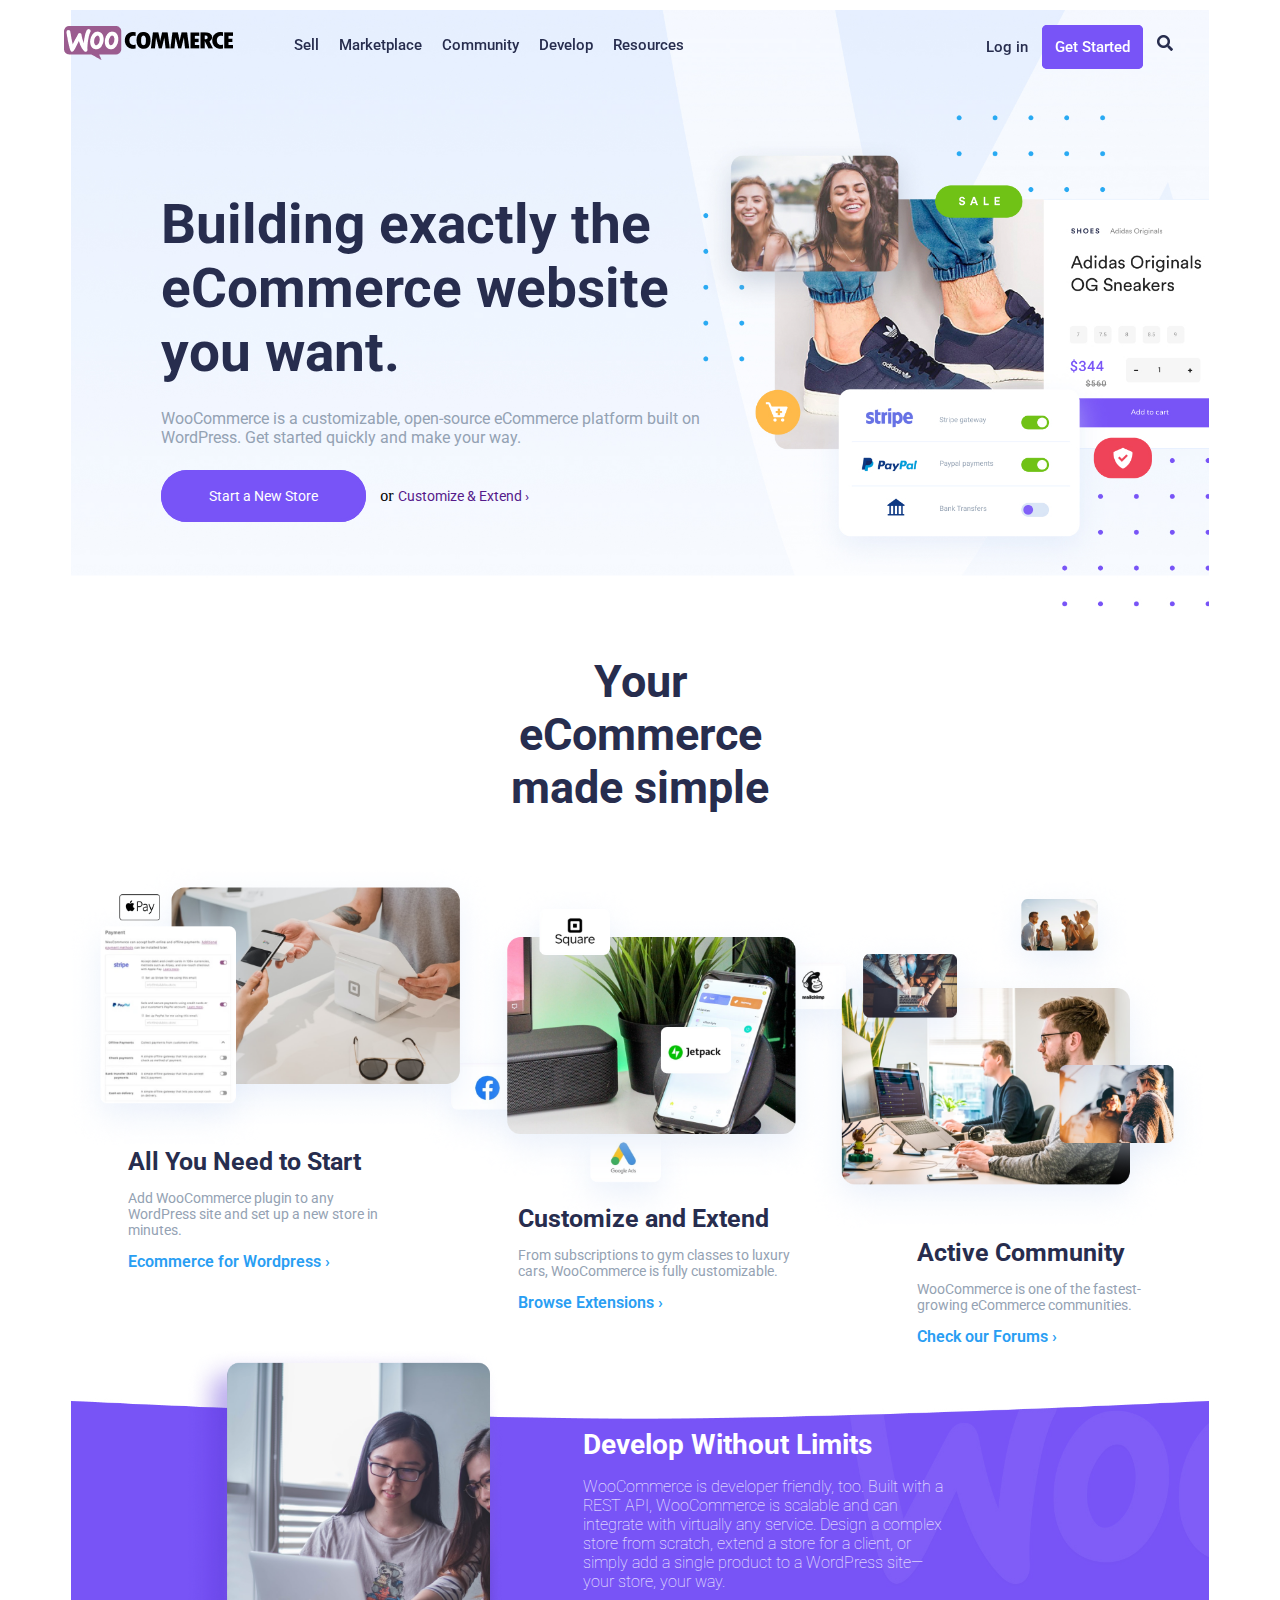
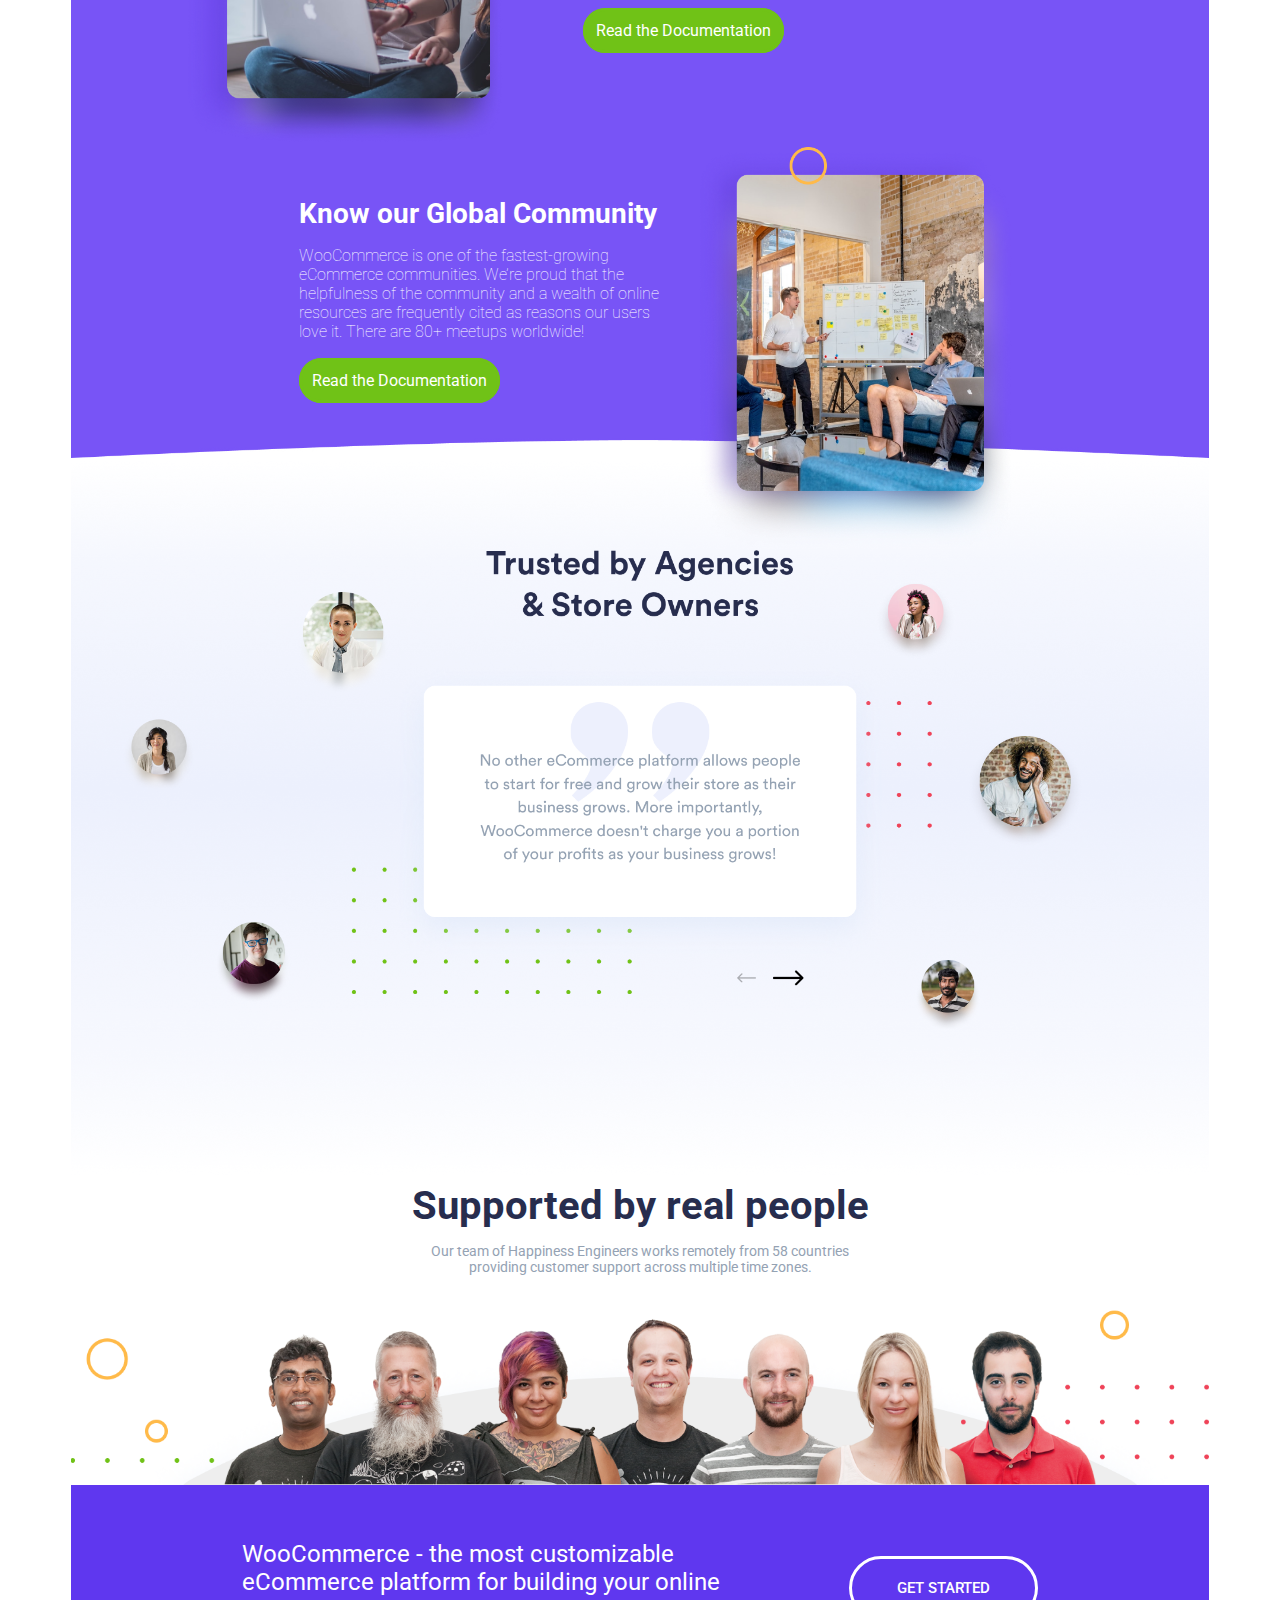
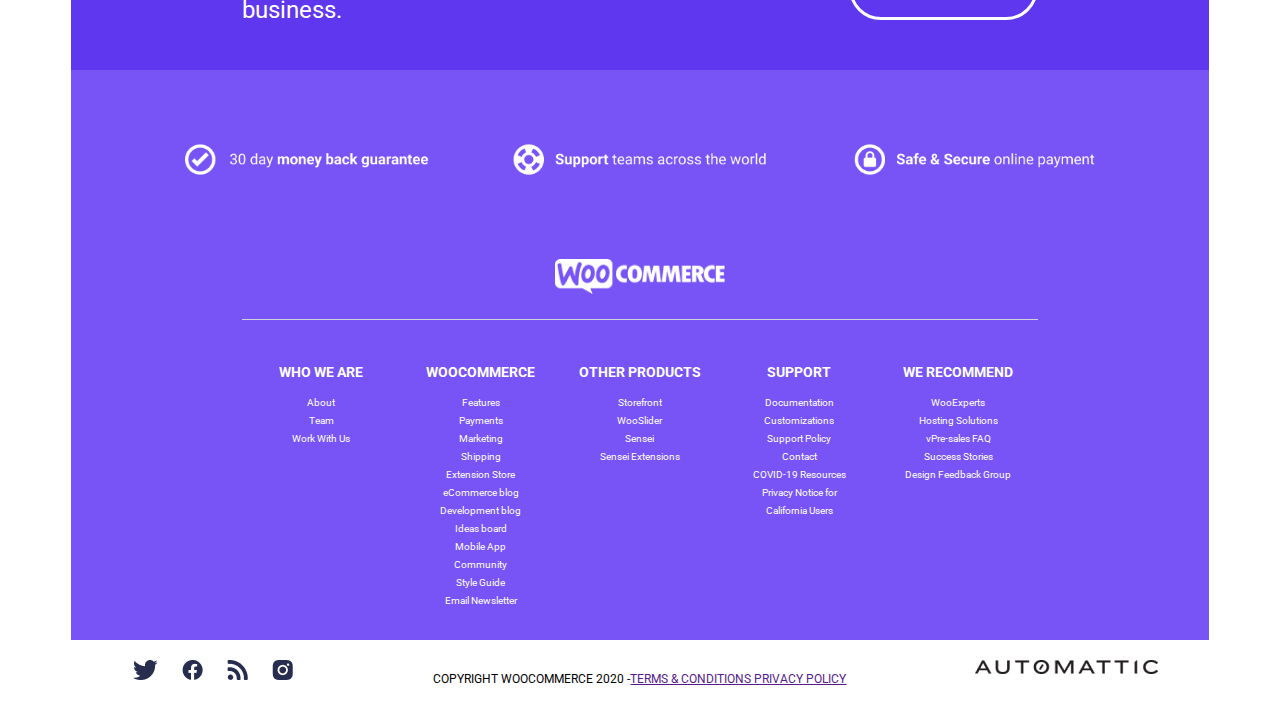
==== index.html @ 491c5534 "nuevos archivos en la carpeta clase-landing" ====
<!DOCTYPE html>
<html lang="en">

<head>
    <meta charset="UTF-8">
    <meta http-equiv="X-UA-Compatible" content="IE=edge">
    <meta name="viewport" content="width=device-width, initial-scale=1.0">
    <title>Clase 1</title>
    <link rel="stylesheet" href="./css/style.css">
</head>

<body>
    <header>
        <div class="header">
            <div class="logo">
                <img src="./images/logo.png" alt="logo">
            </div>
            <div class="menu">
                <nav>
                    <ul>
                        <li>
                            <a href="#">Sell</a>
                        </li>
                        <li>
                            <a href="#">Marketplace</a>
                        </li>
                        <li>
                            <a href="#">Community</a>
                        </li>
                        <li>
                            <a href="#">Develop</a>
                        </li>
                        <li>
                            <a href="#">Resources</a>
                        </li>
                    </ul>
                </nav>
            </div>
            <div class="buttons">
                <a class="buttons_login" href="#">Log in</a>
                <a class="buttons_started" href="#">Get Started</a>
                <a href="#"><img src="./images/buscar.png" alt="Search"></a>
            </div>
        </div>
    </header>
    <main>
        <section id="main_banner" class="sections">
            <div class="sections_container">
                <div class="main_banner_texts">
                    <div class="main_banner_texts_container">
                        <h1>
                            Building exactly the eCommerce website you want.
                        </h1>
                        <p>
                            WooCommerce is a customizable, open-source eCommerce platform built on WordPress.
                            Get started quickly and make your way.
                        </p>
                        <div class="main_banner_texts_buttons">
                            <a class="main_banner_texts_buttons_new" href="">Start a New Store</a>
                            or
                            <a class="main_banner_texts_buttons_customize" href="">Customize & Extend ›</a>
                        </div>
                    </div>
                </div>
                <div class="main_banner_image"></div>
            </div>
        </section>
        <section id="made_simple" class="sections">
            <div class="made_simple_container">
                <div class="made_simple_container_principal_text">
                    <h1>Your eCommerce made simple</h1>
                </div>
                <div class="made_simple_container_images">
                    <img src="./images/images_made_simple.png" alt="">
                </div>
                <div class="made_simple_container_text">
                    <div class="made_simple_text_1">
                        <h3>All You Need to Start</h3>
                        <p>Add WooCommerce plugin to any WordPress site and set up a new store in minutes.</p>
                        <a href="">Ecommerce for Wordpress ›</a>
                    </div>
                    <div class="made_simple_text_2">
                        <h3>Customize and Extend</h3>
                        <p>From subscriptions to gym classes to luxury cars, WooCommerce is fully customizable.</p>
                        <a href="">Browse Extensions ›</a>
                    </div>
                    <div class="made_simple_text_3">
                        <h3>Active Community</h3>
                        <p>WooCommerce is one of the fastest-growing eCommerce communities. </p>
                        <a href="">Check our Forums ›</a>
                    </div>
                </div>
            </div>
        </section>
        <section id="purple_documentation" class="sections">
            <div class="section_purple_content">
                <div class="section_purple_content_develop">
                    <div class="purple_content_develop_image">
                        <img src="./images/image_purple_content_develop.png" alt="">
                    </div>
                    <div class="purple_content_text_1">
                        <h3>Develop Without Limits</h3>
                        <p>WooCommerce is developer friendly, too. Built with a REST API, WooCommerce is scalable and
                            can integrate with virtually any service. Design a complex store from scratch, extend a
                            store for a client, or simply add a single product to a WordPress site—your store, your way.
                        </p>
                        <a href="">Read the Documentation</a>
                    </div>
                    <div class="purple_content_empty"></div>
                </div>
                <div class="section_purple_content_community">
                    <div class="purple_content_empty"></div>
                    <div class="purple_content_text_2">
                        <h3>Know our
                            Global Community</h3>
                        <p>WooCommerce is one of the fastest-growing eCommerce communities. We’re proud that the
                            helpfulness of the community and a wealth of online resources are frequently cited as
                            reasons our users love it. There are 80+ meetups worldwide!</p>
                        <a href="">Read the Documentation</a>
                    </div>
                    <div class="purple_content_community_image">
                        <img src="./images/image_purple_content_community.png" alt="">
                    </div>
                </div>
            </div>
        </section>
        <section id="agencies" class="sections">
            <div class="section_agencies">
                <div class="section_agencies_image">
                    <img src="./images/image_section_agencies.png" alt="">
                </div>
            </div>
        </section>
        <section id="people" class="sections">
            <div class="real_people">
                <div class="real_people_container">
                    <div class="real_people_container_text">
                        <h1>Supported by real people</h1>
                        <p>Our team of Happiness Engineers works remotely from 58 countries providing customer support
                            across multiple time zones.</p>
                    </div>
                    <div class="real_people_image">
                        <div>
                            <img src="./images/real_people_image.png" alt="">
                        </div>
                    </div>
                </div>
            </div>
        </section>
    </main>
    <footer>
        <div class="footer">
            <div class="get_started">
                <div class="get_started_container">
                    <p>WooCommerce - the most customizable eCommerce platform for building your online business.</p>
                    <a href="#">
                        GET STARTED
                    </a>
                </div>
                <div class="circle"></div>
            </div>
            <div class="services">
                <div class="services_container">
                    <div class="services_container_support">
                        <div class="services_container_support_img_support">
                            <img src="./images/image_1_container_support.png" alt="">
                        </div>
                        <div class="services_container_support_logo">
                            <img src="./images/LOGO_container_support.png" alt="">
                        </div>
                    </div>
                    <div class="services_container_links">
                        <div class="columns_links">
                            <h3>WHO WE ARE</h3>
                            <ul>
                                <li>
                                    <a href="">About</a>
                                </li>
                                <li>
                                    <a href="">Team</a>
                                </li>
                                <li>
                                    <a href="">Work With Us</a>
                                </li>
                            </ul>
                        </div>
                        <div class="columns_links">
                            <h3>WOOCOMMERCE</h3>
                            <ul>
                                <li>
                                    <a href="">Features</a>
                                </li>
                                <li>
                                    <a href="">Payments</a>
                                </li>
                                <li>
                                    <a href="">Marketing</a>
                                </li>
                                <li>
                                    <a href="">Shipping</a>
                                </li>
                                <li>
                                    <a href=""> Extension Store</a>
                                </li>
                                <li>
                                    <a href="">eCommerce blog</a>
                                </li>
                                <li>
                                    <a href="">Development blog</a>
                                </li>
                                <li>
                                    <a href="">Ideas board</a>
                                </li>
                                <li>
                                    <a href="">Mobile App</a>
                                </li>
                                <li>
                                    <a href="">Community</a>
                                </li>
                                <li>
                                    <a href="">Style Guide</a>
                                </li>
                                <li>
                                    <a href="">Email Newsletter</a>
                                </li>
                            </ul>
                        </div>
                        <div class="columns_links">
                            <h3>OTHER PRODUCTS</h3>
                            <ul>
                                <li>
                                    <a href="">Storefront</a>
                                </li>
                                <li>
                                    <a href=""> WooSlider</a>
                                </li>
                                <li>
                                    <a href="">Sensei</a>
                                </li>
                                <li>
                                    <a href="">Sensei Extensions</a>
                                </li>
                            </ul>
                        </div>
                        <div class="columns_links">
                            <h3>SUPPORT</h3>
                            <ul>
                                <li>
                                    <a href="">Documentation</a>
                                </li>
                                <li>
                                    <a href="">Customizations</a>
                                </li>
                                <li>
                                    <a href="">Support Policy</a>
                                </li>
                                <li>
                                    <a href="">Contact</a>
                                </li>
                                <li>
                                    <a href="">COVID-19 Resources</a>
                                </li>
                                <li>
                                    <a href="">Privacy Notice for</a>
                                </li>
                                <li>
                                    <a href="">California Users</a>
                                </li>
                            </ul>
                        </div>
                        <div class="columns_links">
                            <h3>WE RECOMMEND</h3>
                            <ul>
                                <li>
                                    <a href="">WooExperts</a>
                                </li>
                                <li>
                                    <a href="">Hosting Solutions</a>
                                </li>
                                <li>
                                    <a href=""> vPre-sales FAQ</a>
                                </li>
                                <li>
                                    <a href="">Success Stories</a>
                                </li>
                                <li>
                                    <a href="">Design Feedback Group</a>
                                </li>
                            </ul>
                        </div>

                    </div>

                </div>

            </div>
            <div class="final_white_section">
                <div class="final_white_section_container">
                    <div class="social_networks">
                        <a href="#"><img src="./images/image_twitter.png" alt="Twitter"></a>
                        <a href="#"><img src="./images/image_facebook.png" alt="Facebook"></a>
                        <a href="#"><img src="./images/image_wifi.png" alt="Wifi"></a>
                        <a href="#"><img src="./images/image_instagram.png" alt="Instagram"></a>
                    </div>
                    <div class="text_final_section">
                        <p>COPYRIGHT WOOCOMMERCE 2020 -</p>
                        <a href="">TERMS & CONDITIONS PRIVACY POLICY</a>
                    </div>
                    <div class="image_final_section">
                        <img src="./images/image_automattic.png" alt="">
                    </div>
                </div>
            </div>
        </div>
    </footer>
</body>

</html>
---- css/style.css ----
@import url('https://fonts.googleapis.com/css2?family=Montserrat:ital,wght@0,400;0,700;1,400&family=Open+Sans:ital,wght@0,300;0,400;0,500;0,600;0,700;1,300&family=Pacifico&family=Quicksand:wght@300;400;500;600;700&family=Raleway:wght@700&family=Roboto+Mono:wght@400;500;700&family=Roboto+Slab:wght@400;700&family=Roboto:wght@400;500;700;900&display=swap');

header {
    position: fixed;
    top: 0;
    left: 0;
    width: 100%;
}
header .header {
    width: 90%;
    height: 90px;
    margin: 0 auto;
    display: flex;
    align-items: center;
    justify-content: center;
}
.logo {
    width: 20%;
}
.menu {
    width: 60%;
}
.menu ul {
    margin: 0;
    padding: 0;
    display: flex;
    align-items: center;
}
.menu li {
    margin-right: 20px;
    list-style: none;
}
.menu li a {
    text-decoration: none;
    color: #272D4E;
    font-family: Roboto;
    font-size: 15px;
    font-weight: 500;
}

.buttons {
    width: 20%;
}
.buttons_login {
    text-decoration: none;
    font-family: Roboto;
    font-size: 15px;
    font-weight: 500;
    color: #272D4E;
}
.buttons_started {
    text-decoration: none;
    font-family: Roboto;
    font-size: 15px;
    font-weight: 500;
    color: #FFFFFF;
    border: solid #7854F7;
    background-color: #7854F7;
    border-radius: 5px;
    padding: 10px;
    margin-right: 10px;
    margin-left: 10px;
}
.sections {
    height: 540px;
    border-bottom: 2px solid white;
    width: 100%;
    height: 100%;
    margin: 0 auto;
    align-items: center;
    justify-content: center;
}

.sections_container {
    background: url(../images/bg_main_banner.jpg);
    background-size: 100%;
    background-position: bottom;
    background-repeat: no-repeat;
    width: 90%;
    height: 100%;
    margin: 0 auto;
    display: flex;
}

.main_banner_texts {
    width: 60%;
    height: 100%;
    display: flex;
    align-items: center;
    justify-content: center;
}
.main_banner_texts_container {
    padding-left: 90px;
}
.main_banner_texts_container h1{
    font-size: 55px;
    color: rgb(39, 45, 78);
    font-weight: bold;
    font-family: 'Roboto';
    margin-bottom: 25px;
}
.main_banner_texts_container p{
    font-size: 16px;
    font-family: 'Roboto';
    color: #94A2B3;
    margin-bottom: 40px;
}
.main_banner_texts_buttons a{
    text-decoration: none;
    font-size: 14px;
    font-family: 'Roboto';
}
.main_banner_texts_buttons_new {
    color: rgb(255, 255, 255);
    border: solid rgb(120, 84, 247);
    background-color: rgb(120, 84, 247);
    border-radius: 60px;
    padding: 15px 45px 15px 45px;
    margin-right: 10px;
}
.main_banner_image {
    width: 40%;
    height: 100%;
}
#main_banner {
    background-image: url();
    background-size: 100%;
    background-position: bottom;
    background-repeat: no-repeat;
    height: 645px;
}
.made_simple_container {
    background-color: white;
    width: 90%;
    height: 100%;
    margin: 0 auto;
}
.made_simple_container_principal_text {
    background-color: white;
    padding-left: 400px;
    padding-right: 400px;
}
.made_simple_container_principal_text h1{
    text-align: center;
    justify-content: center;
    font-size: 45px;
    font-family: 'Roboto';
    color: #272D4E;
    margin: 0 auto;
}
.made_simple_container_images {
    width: 100%;
    height: 100%;

}
.made_simple_container_images img{
    width: 100%;
    padding-top: 50px;
}
.made_simple_container_text {
    background-color: white;
    width: 100%;
    height: 50%;
    display: flex;
    justify-content: space-around;
    margin: 0px auto;
}
.made_simple_text_1 {
    margin-top: -10%;
    margin-left: 5%;
    padding-right: 5%;
}
.made_simple_text_2 {
    margin-top: -5%;
    margin-left: 5%;
    padding-right: 5%;
}
.made_simple_text_3 {
    margin-top: -2%;
    margin-left: 5%;
    padding-right: 5%;
}
.made_simple_text_1 h3, 
.made_simple_text_2 h3,
.made_simple_text_3 h3{
    font-size: 25px;
    font-family: 'Roboto';
    color: #272D4E;
    margin-bottom: 5px;
}
.made_simple_text_1 p, 
.made_simple_text_2 p,
.made_simple_text_3 p{
    font-size: 14px;
    font-family: 'Roboto';
    color: #94a2b3;
}
.made_simple_text_1 a, 
.made_simple_text_2 a,
.made_simple_text_3 a{
    font-size: 16px;
    font-family: 'Roboto';
    font-weight: 600;
    text-decoration: none;
    color: #299EF3;
}
.section_purple_content{
    width: 90%;
    margin: 0px auto;
    background-image: url(../images/bg_purple.jpg);
    background-size: 100%;
    background-position: bottom;
    background-repeat: no-repeat;
    height: 710px;
}
.section_purple_content_develop,
.section_purple_content_community{
    display: flex;
    justify-items: center;
    justify-content: center;
}

.purple_content_develop_image,
.purple_content_community_image{
width: 35%;
}
.purple_content_text_1
{
    width: 35%;
    padding-top: 90px;
}
.purple_content_text_2
{
    width: 35%;
    padding-top: 60px;
}
.purple_content_empty {
    width: 10%;
}

.purple_content_text_1 h3,
.purple_content_text_2 h3{
    font-family: 'Roboto';
    font-size: 28px;
    color: #FFFFFF;
    margin-bottom: 10px;
    margin-top: -10px;
}
.purple_content_text_1 p,
.purple_content_text_2 p{
    font-family: 'Roboto';
    font-size: 16px;
    color: #FFFFFF;
    padding-right: 35px;
    font-weight: lighter;
    margin-bottom: 30px;
}
.purple_content_text_1 a,
.purple_content_text_2 a{
    font-family: 'Roboto';
    font-size: 16px;
    text-decoration: none;
    color: #FFFFFF;
    border: solid #70C217;
    background: #70C217;
    border-radius: 60px;
    padding: 10px;
}
.purple_content_develop_image img,
.purple_content_community_image img{
    width: 80%;
}
.section_agencies_image{
    width: 90%;
    margin: 0px auto;
} 
.section_agencies_image img{
    width: 100%;
}
.real_people {
    background-color: white;
    width: 90%;
    margin: 0px auto;
}
.real_people_container_text h1{
    font-size: 40px;
    font-family: 'Roboto';
    color: #272D4E;
    margin: 0 auto;
    justify-content: center;
    text-align: center;
}
.real_people_container_text p{
    font-size: 14px;
    font-family: 'Roboto';
    text-align: center;
    color: #94A2B3;
    padding: 0px 330px 0px 330px;;
}
.real_people img {
    width: 100%;
}
.footer {
    height: 540px;
    border-bottom: 2px solid white;
    width: 90%;
    height: 100%;
    margin: 0 auto;
    align-items: center;
    justify-content: center;
}
.get_started{
    background-color: #5F37EF;
}
/*.get_started .circle {
    background: url(../images/circle_footer.png);
    width: 90px;
    height: 90px;
    position: absolute;
    bottom: -45px;
    right: 10%;
    background-position: center;
    background-repeat: no-repeat;
    background-size: 100%;
}*/
.get_started_container {
    display: flex;
    justify-content: space-around;
    width: 70%;
    margin: 0px auto;
    margin-top: -10px;
    padding-top: 35px;
}
.get_started_container p{
    width: 70%;
    font-size: 24px;
    font-family: Roboto;
    color: rgb(255, 255, 255)
}
.get_started_container a{
    font-family: Roboto;
    text-decoration: none;
    color: rgb(255, 255, 255);
    font-size: 15px;
    font-weight: 500;
    border: solid #FFFFFF;
    border-radius: 60px;
    margin:  40px 0px 50px 50px;
    padding: 20px 45px 20px 45px;
}
.services_container{
    background-color: #7854F7;
}
.services_container_support{
    margin-bottom: 25px;
}
.services_container_support_img_support img{
    width: 80%;
    display: block;
    margin: auto;
    padding-top: 70px;
    padding-bottom: 80px;
}
.services_container_support_logo img{
    width: 15%;
    display: block;
    margin: auto;
}
.services_container_links{
    display: flex;
    justify-content: space-around;
    width: 70%;
    margin: 0px auto;
    padding-bottom: 30px;
    border-top: 1px solid rgb(205, 210, 218);
    padding-top: 30px;
    text-align: center;
}
.columns_links{
    width: 20%;
}
.columns_links h3{
    font-size: 14px;
    color: #FFFFFF;
    font-family: 'Roboto';
}
.columns_links ul {
    margin: 0;
    padding: 0;
    font-size: 10px;
    font-weight: 400;
    font-family: Roboto;
    line-height: 18px;
}
.columns_links li {
    list-style: none;
}
.columns_links a {
    text-decoration: none;
    color: white;
}
.final_white_section_container {
    display: flex;
}
.social_networks{
    width: 25%;
    text-align: center;
    letter-spacing: 20px;
    margin-top: 20px;
    margin-bottom: 10px;
}
.final_white_section{
    background-color: white;
}
.text_final_section{
    width: 50%;
    display: flex;
    font-family: 'Roboto';
    font-size: 12px;
    justify-content: center;
    justify-items: center;
    text-align: center;
    margin-top: 20px
}
.text_final_section a{
    margin-top: 12px;
}
.image_final_section{
    width: 25%;
    text-align: center;
    margin-top: 20px;
    margin-bottom: 10px;
}
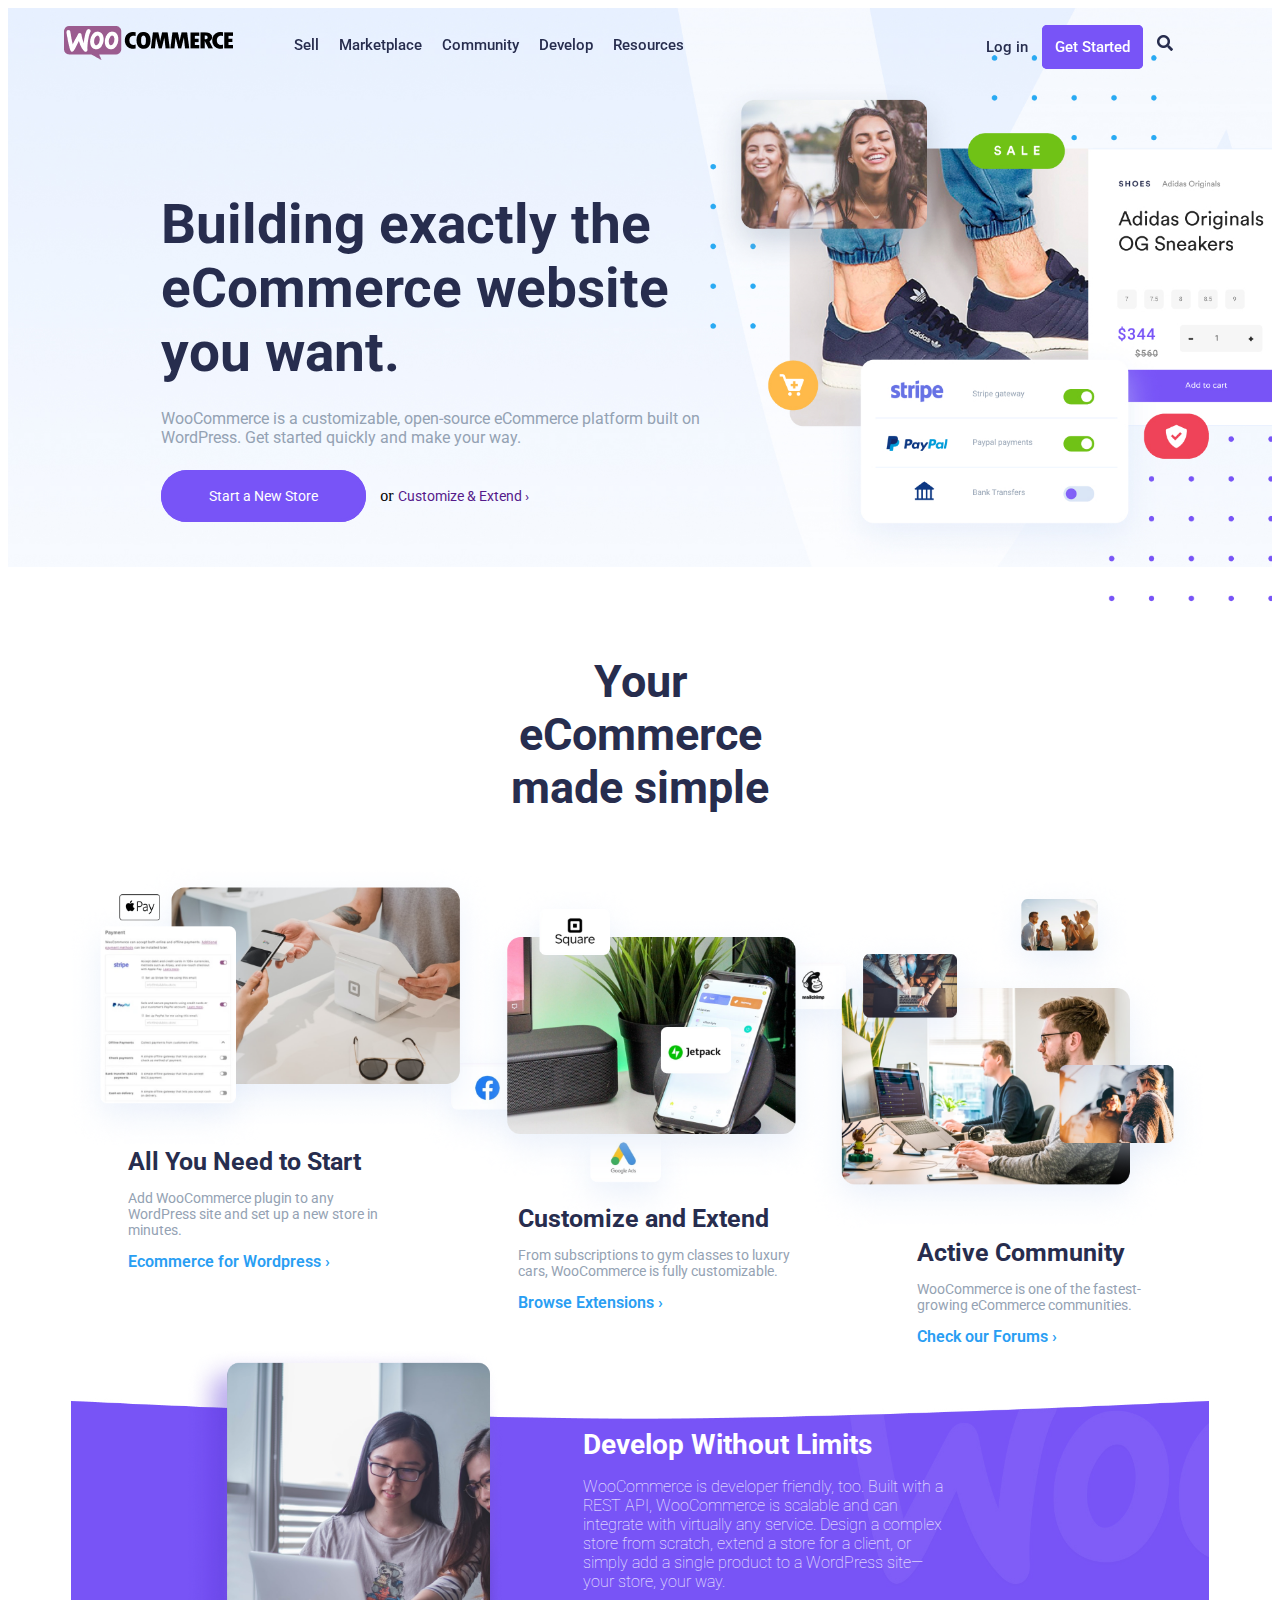
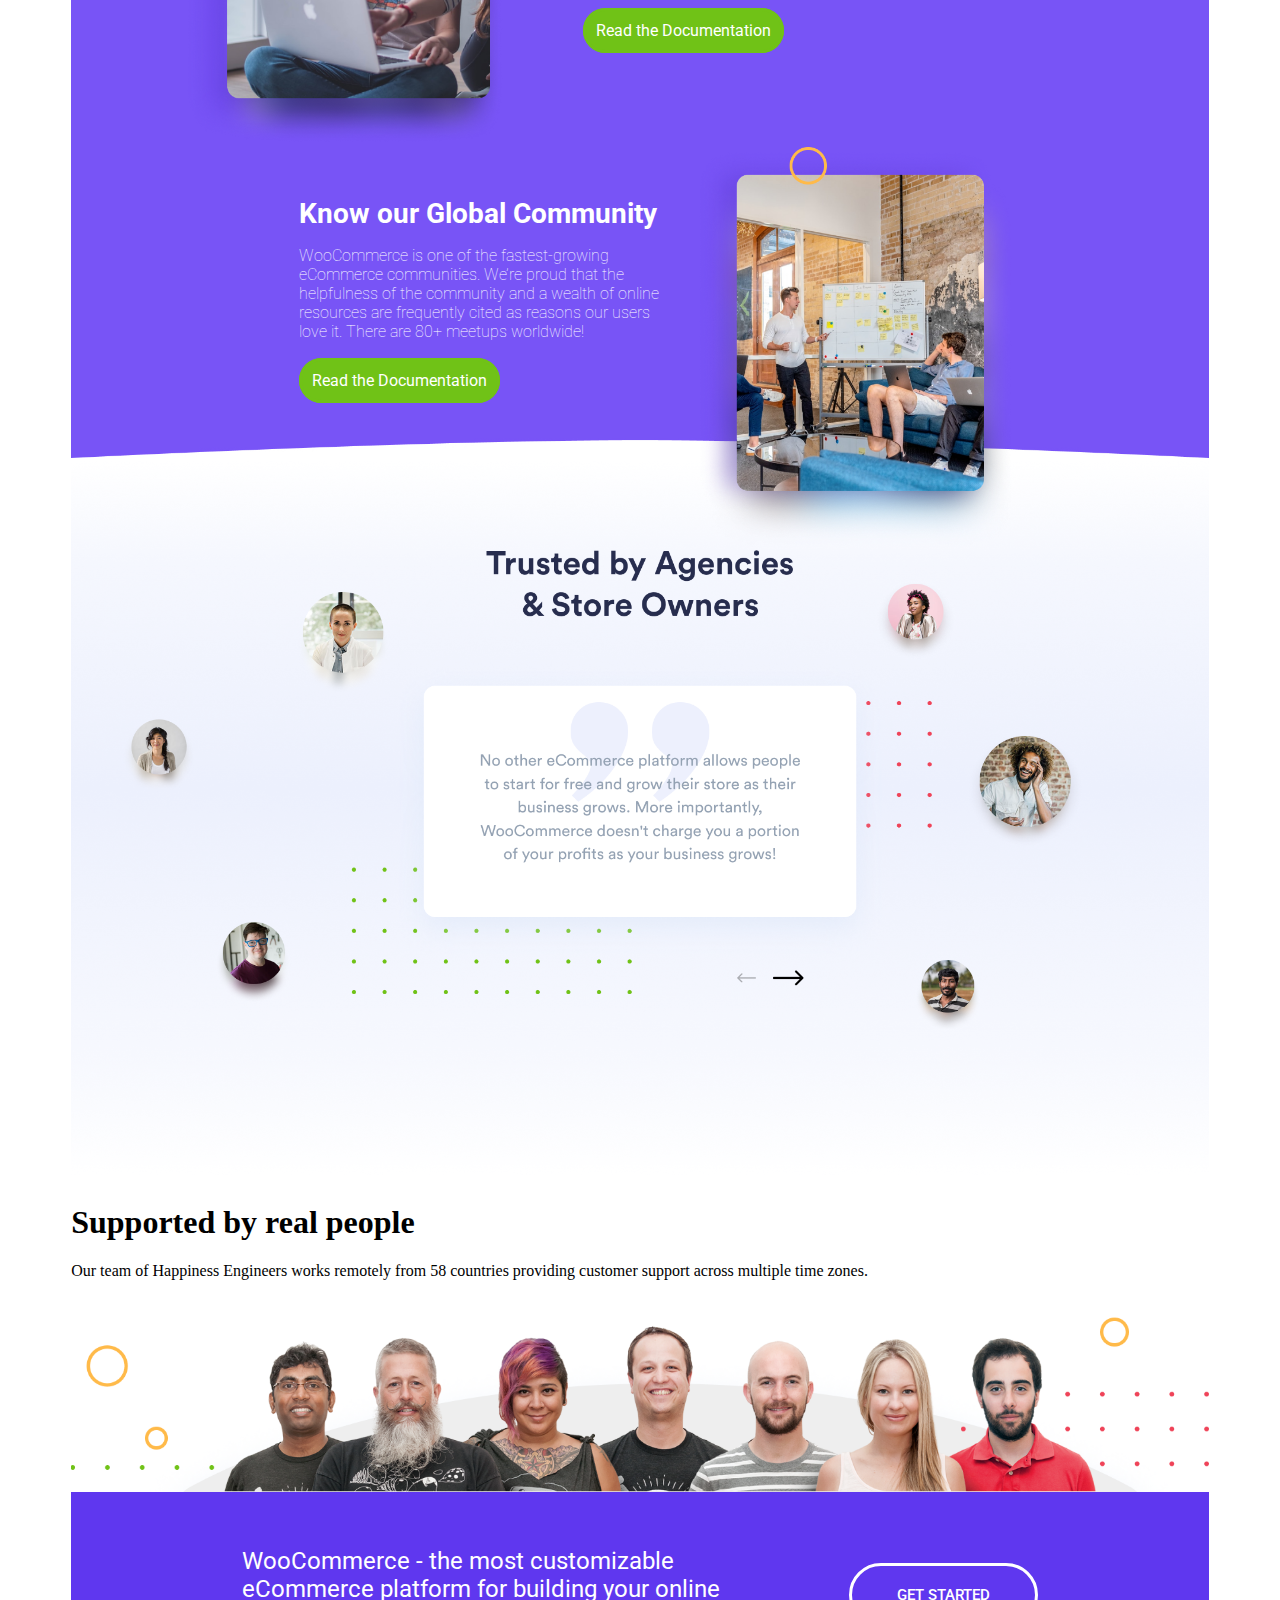
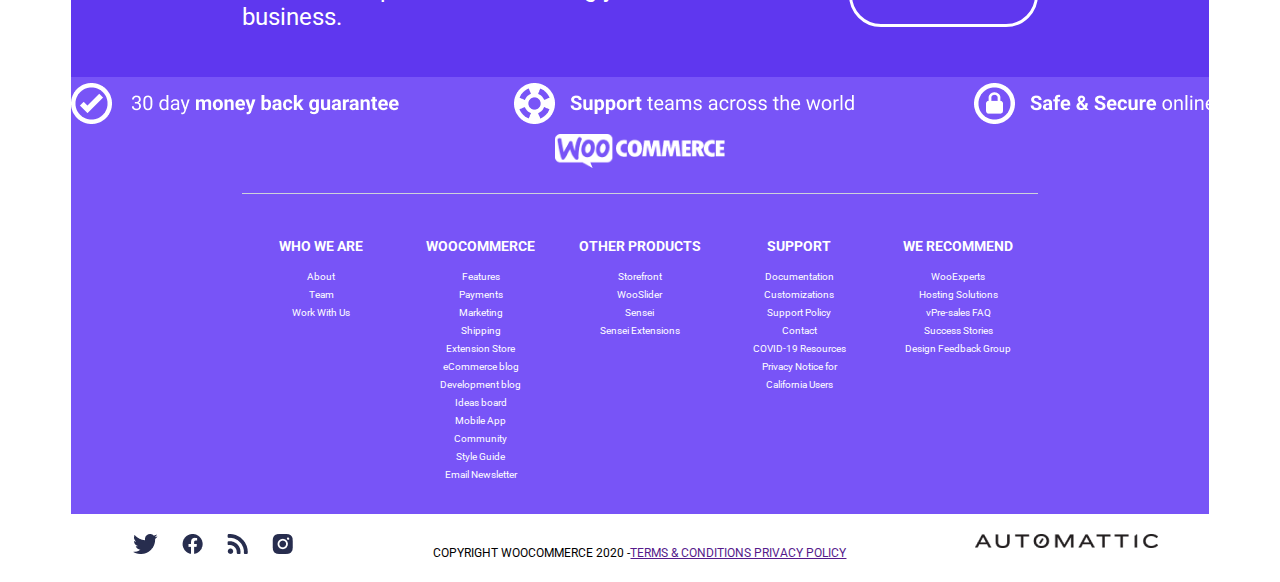
==== commit 1147ab25: "Cambios generales" ====
--- a/index.html
+++ b/index.html
@@ -66,14 +66,14 @@
             </div>
         </section>
         <section id="made_simple" class="sections">
-            <div class="made_simple_container">
-                <div class="made_simple_container_principal_text">
+            <div class="section_made_simple_content">
+                <div class="made_simple_content_principal_text">
                     <h1>Your eCommerce made simple</h1>
                 </div>
-                <div class="made_simple_container_images">
+                <div class="made_simple_content_images">
                     <img src="./images/images_made_simple.png" alt="">
                 </div>
-                <div class="made_simple_container_text">
+                <div class="made_simple_content_text">
                     <div class="made_simple_text_1">
                         <h3>All You Need to Start</h3>
                         <p>Add WooCommerce plugin to any WordPress site and set up a new store in minutes.</p>
@@ -132,9 +132,9 @@
             </div>
         </section>
         <section id="people" class="sections">
-            <div class="real_people">
-                <div class="real_people_container">
-                    <div class="real_people_container_text">
+            <div class="section_real_people">
+                <div class="section_real_people_content">
+                    <div class="real_people_content_text">
                         <h1>Supported by real people</h1>
                         <p>Our team of Happiness Engineers works remotely from 58 countries providing customer support
                             across multiple time zones.</p>
@@ -151,7 +151,7 @@
     <footer>
         <div class="footer">
             <div class="get_started">
-                <div class="get_started_container">
+                <div class="get_started_content">
                     <p>WooCommerce - the most customizable eCommerce platform for building your online business.</p>
                     <a href="#">
                         GET STARTED
@@ -160,16 +160,16 @@
                 <div class="circle"></div>
             </div>
             <div class="services">
-                <div class="services_container">
-                    <div class="services_container_support">
-                        <div class="services_container_support_img_support">
+                <div class="services_content">
+                    <div class="services_content_support">
+                        <div class="services_ccontent_support_img_support">
                             <img src="./images/image_1_container_support.png" alt="">
                         </div>
-                        <div class="services_container_support_logo">
+                        <div class="services_content_support_logo">
                             <img src="./images/LOGO_container_support.png" alt="">
                         </div>
                     </div>
-                    <div class="services_container_links">
+                    <div class="services_content_links">
                         <div class="columns_links">
                             <h3>WHO WE ARE</h3>
                             <ul>
@@ -288,14 +288,11 @@
                                 </li>
                             </ul>
                         </div>
-
-                    </div>
-
-                </div>
-
+                    </div>
+                </div>
             </div>
             <div class="final_white_section">
-                <div class="final_white_section_container">
+                <div class="final_white_section_content">
                     <div class="social_networks">
                         <a href="#"><img src="./images/image_twitter.png" alt="Twitter"></a>
                         <a href="#"><img src="./images/image_facebook.png" alt="Facebook"></a>
--- a/css/style.css
+++ b/css/style.css
@@ -72,7 +72,6 @@
 }
 
 .sections_container {
-    background: url(../images/bg_main_banner.jpg);
     background-size: 100%;
     background-position: bottom;
     background-repeat: no-repeat;
@@ -123,24 +122,24 @@
     height: 100%;
 }
 #main_banner {
-    background-image: url();
+    background: url(../images/bg_main_banner.jpg);
     background-size: 100%;
     background-position: bottom;
     background-repeat: no-repeat;
     height: 645px;
 }
-.made_simple_container {
+.section_made_simple_content {
     background-color: white;
     width: 90%;
     height: 100%;
     margin: 0 auto;
 }
-.made_simple_container_principal_text {
+.made_simple_content_principal_text {
     background-color: white;
     padding-left: 400px;
     padding-right: 400px;
 }
-.made_simple_container_principal_text h1{
+.made_simple_content_principal_text h1{
     text-align: center;
     justify-content: center;
     font-size: 45px;
@@ -148,16 +147,16 @@
     color: #272D4E;
     margin: 0 auto;
 }
-.made_simple_container_images {
-    width: 100%;
-    height: 100%;
-
-}
-.made_simple_container_images img{
+.made_simple_content_images {
+    width: 100%;
+    height: 100%;
+
+}
+.made_simple_content_images img{
     width: 100%;
     padding-top: 50px;
 }
-.made_simple_container_text {
+.made_simple_content_text {
     background-color: white;
     width: 100%;
     height: 50%;
@@ -277,12 +276,12 @@
 .section_agencies_image img{
     width: 100%;
 }
-.real_people {
+.section_real_people {
     background-color: white;
     width: 90%;
     margin: 0px auto;
 }
-.real_people_container_text h1{
+.section_real_people_content_text h1{
     font-size: 40px;
     font-family: 'Roboto';
     color: #272D4E;
@@ -290,14 +289,14 @@
     justify-content: center;
     text-align: center;
 }
-.real_people_container_text p{
+.section_real_people_content_text p{
     font-size: 14px;
     font-family: 'Roboto';
     text-align: center;
     color: #94A2B3;
     padding: 0px 330px 0px 330px;;
 }
-.real_people img {
+.section_real_people img {
     width: 100%;
 }
 .footer {
@@ -323,7 +322,7 @@
     background-repeat: no-repeat;
     background-size: 100%;
 }*/
-.get_started_container {
+.get_started_content{
     display: flex;
     justify-content: space-around;
     width: 70%;
@@ -331,13 +330,13 @@
     margin-top: -10px;
     padding-top: 35px;
 }
-.get_started_container p{
+.get_started_content p{
     width: 70%;
     font-size: 24px;
     font-family: Roboto;
     color: rgb(255, 255, 255)
 }
-.get_started_container a{
+.get_started_content a{
     font-family: Roboto;
     text-decoration: none;
     color: rgb(255, 255, 255);
@@ -348,25 +347,25 @@
     margin:  40px 0px 50px 50px;
     padding: 20px 45px 20px 45px;
 }
-.services_container{
+.services_content{
     background-color: #7854F7;
 }
-.services_container_support{
+.services_content_support{
     margin-bottom: 25px;
 }
-.services_container_support_img_support img{
+.services_content_support_img_support img{
     width: 80%;
     display: block;
     margin: auto;
     padding-top: 70px;
     padding-bottom: 80px;
 }
-.services_container_support_logo img{
+.services_content_support_logo img{
     width: 15%;
     display: block;
     margin: auto;
 }
-.services_container_links{
+.services_content_links{
     display: flex;
     justify-content: space-around;
     width: 70%;
@@ -399,7 +398,7 @@
     text-decoration: none;
     color: white;
 }
-.final_white_section_container {
+.final_white_section_content{
     display: flex;
 }
 .social_networks{
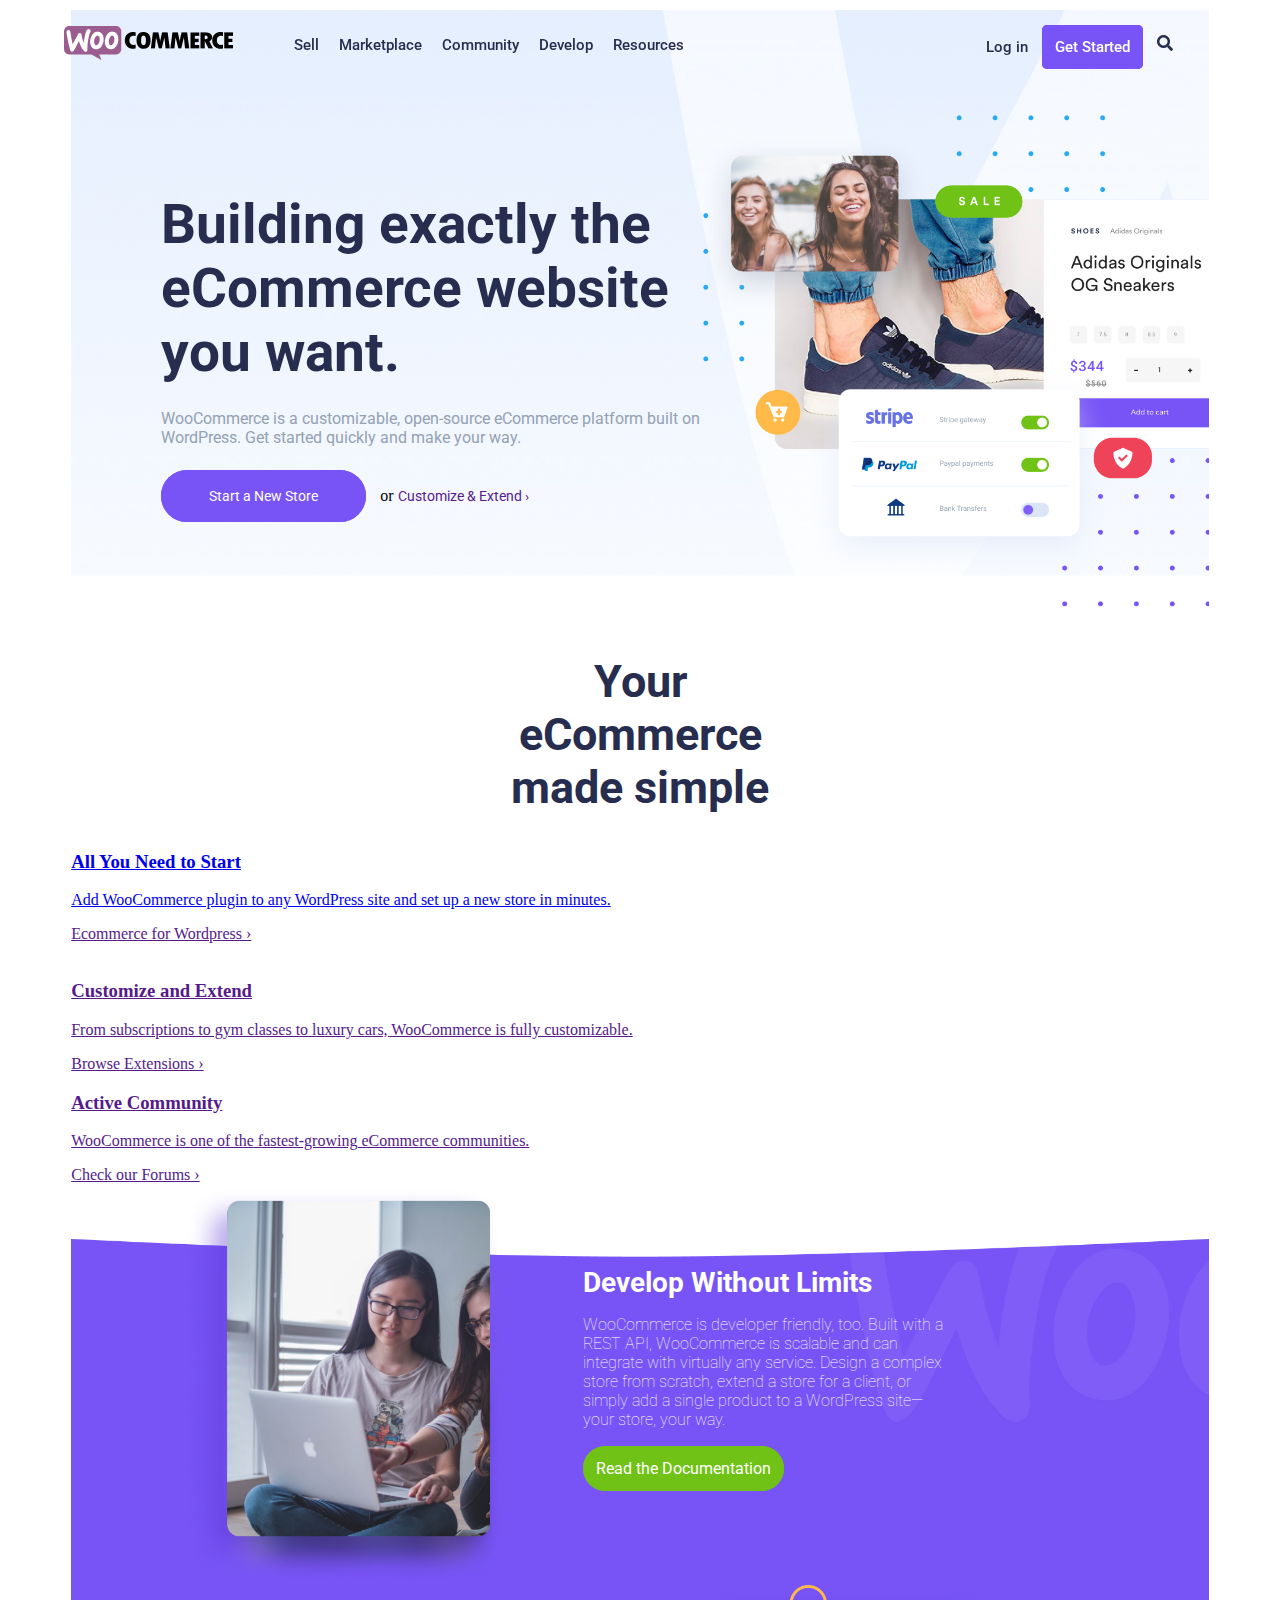
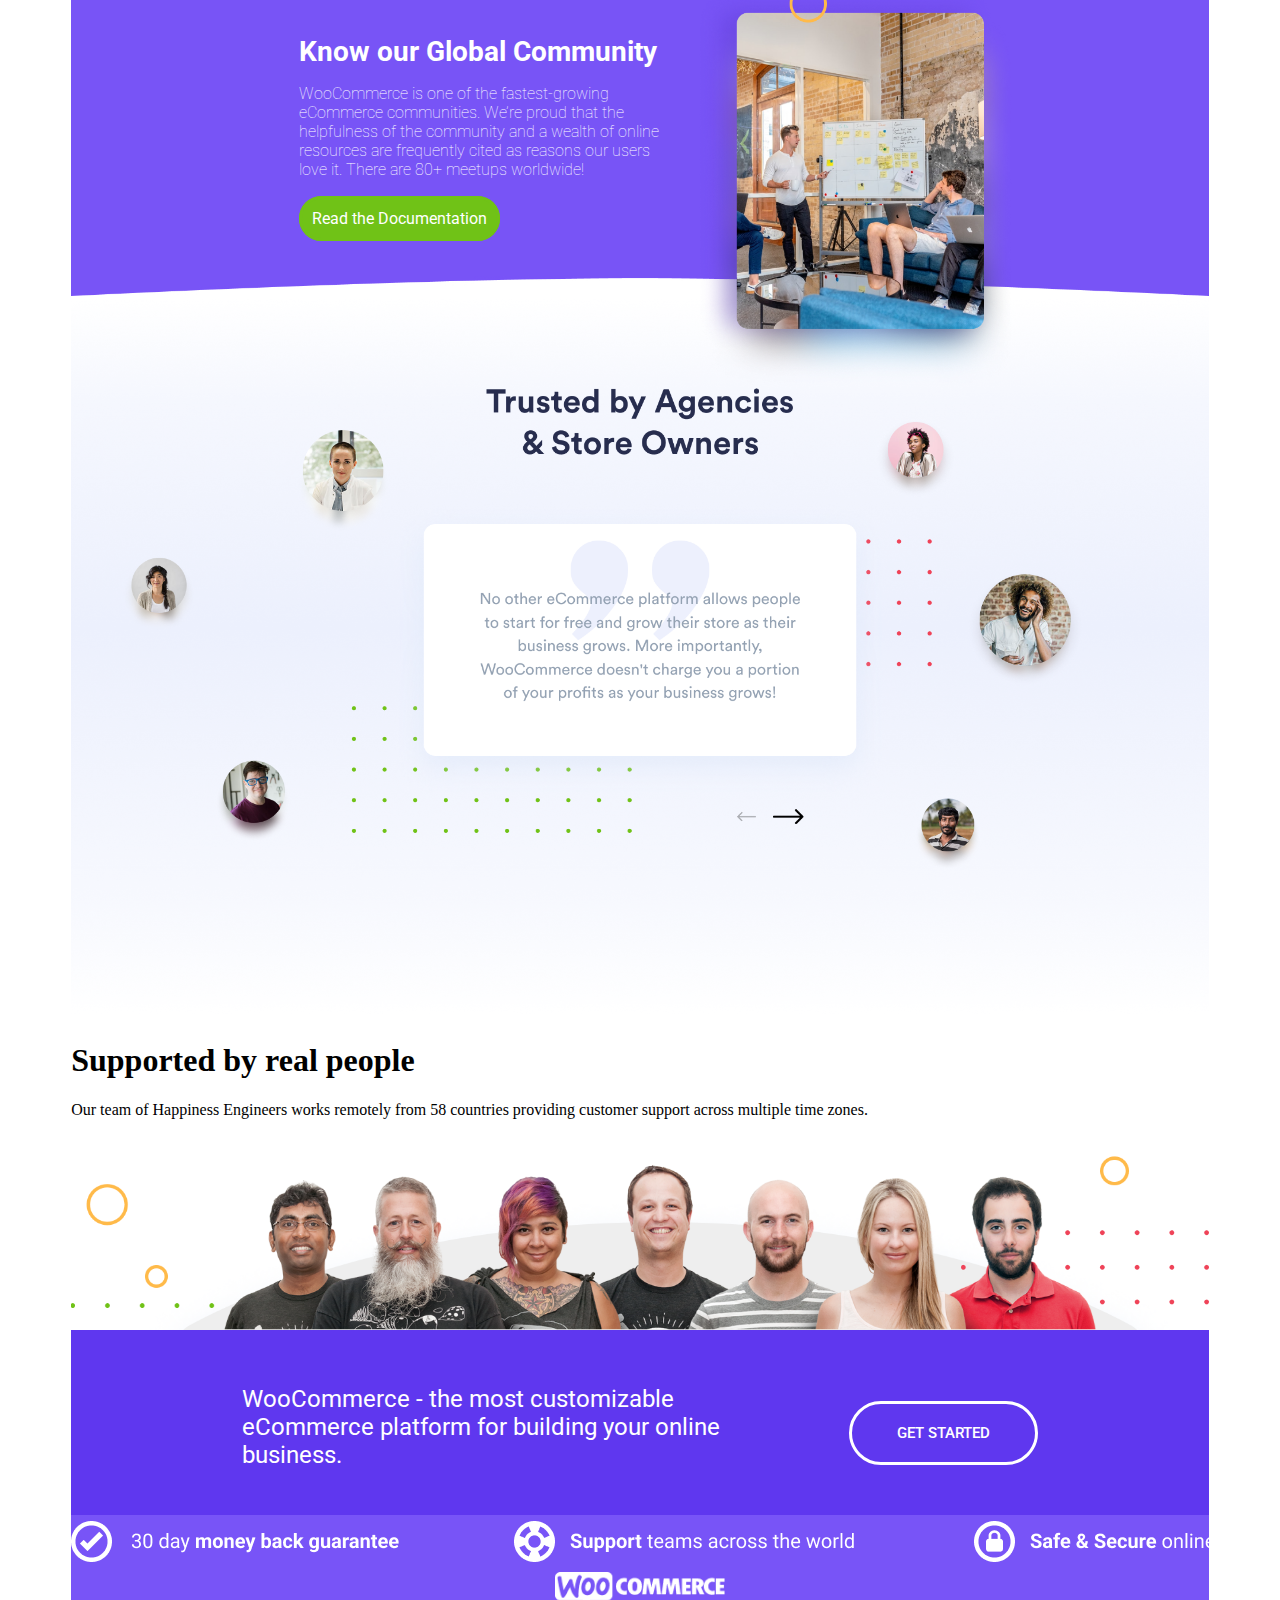
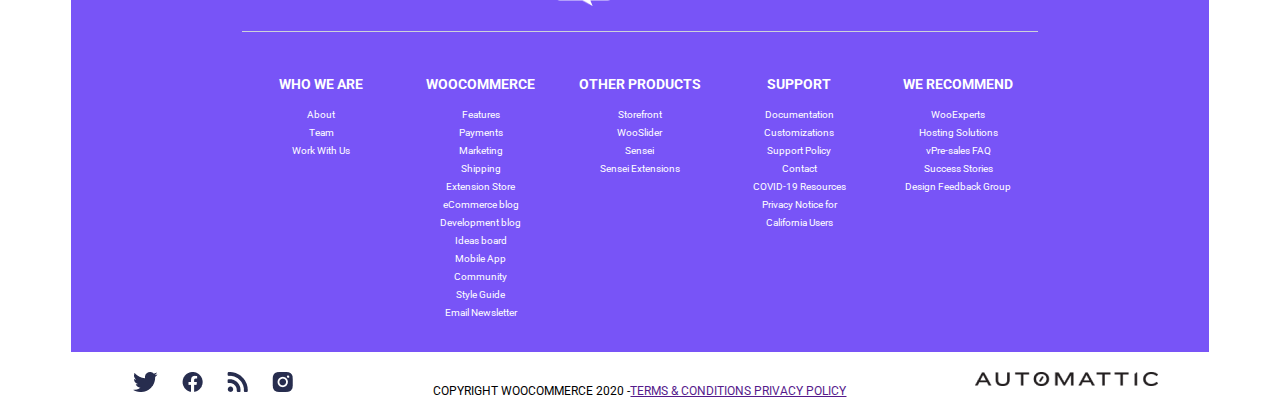
==== commit 66dfa9a9: "Cambios en las clases" ====
--- a/index.html
+++ b/index.html
@@ -70,23 +70,28 @@
                 <div class="made_simple_content_principal_text">
                     <h1>Your eCommerce made simple</h1>
                 </div>
-                <div class="made_simple_content_images">
-                    <img src="./images/images_made_simple.png" alt="">
-                </div>
-                <div class="made_simple_content_text">
-                    <div class="made_simple_text_1">
-                        <h3>All You Need to Start</h3>
-                        <p>Add WooCommerce plugin to any WordPress site and set up a new store in minutes.</p>
+                <div class="made_simple_content_sections">
+                    <div class="made_simple_section_need">
+                        <a href="/">
+                            <img src="" alt="">
+                            <h3>All You Need to Start</h3>
+                            <p>Add WooCommerce plugin to any WordPress site and set up a new store in minutes.</p>
+                        </a>
                         <a href="">Ecommerce for Wordpress ›</a>
                     </div>
-                    <div class="made_simple_text_2">
-                        <h3>Customize and Extend</h3>
-                        <p>From subscriptions to gym classes to luxury cars, WooCommerce is fully customizable.</p>
+                    <div class="made_simple_section_customize">
+                        <a href="">
+                            <img src="" alt="">
+                            <h3>Customize and Extend</h3>
+                            <p>From subscriptions to gym classes to luxury cars, WooCommerce is fully customizable.</p>
+                        </a>
                         <a href="">Browse Extensions ›</a>
                     </div>
-                    <div class="made_simple_text_3">
-                        <h3>Active Community</h3>
-                        <p>WooCommerce is one of the fastest-growing eCommerce communities. </p>
+                    <div class="made_simple_section_active">
+                        <a href="">
+                            <h3>Active Community</h3>
+                            <p>WooCommerce is one of the fastest-growing eCommerce communities. </p>
+                        </a>
                         <a href="">Check our Forums ›</a>
                     </div>
                 </div>
--- a/css/style.css
+++ b/css/style.css
@@ -72,6 +72,7 @@
 }
 
 .sections_container {
+    background: url(../images/bg_main_banner.jpg);
     background-size: 100%;
     background-position: bottom;
     background-repeat: no-repeat;
@@ -122,7 +123,6 @@
     height: 100%;
 }
 #main_banner {
-    background: url(../images/bg_main_banner.jpg);
     background-size: 100%;
     background-position: bottom;
     background-repeat: no-repeat;
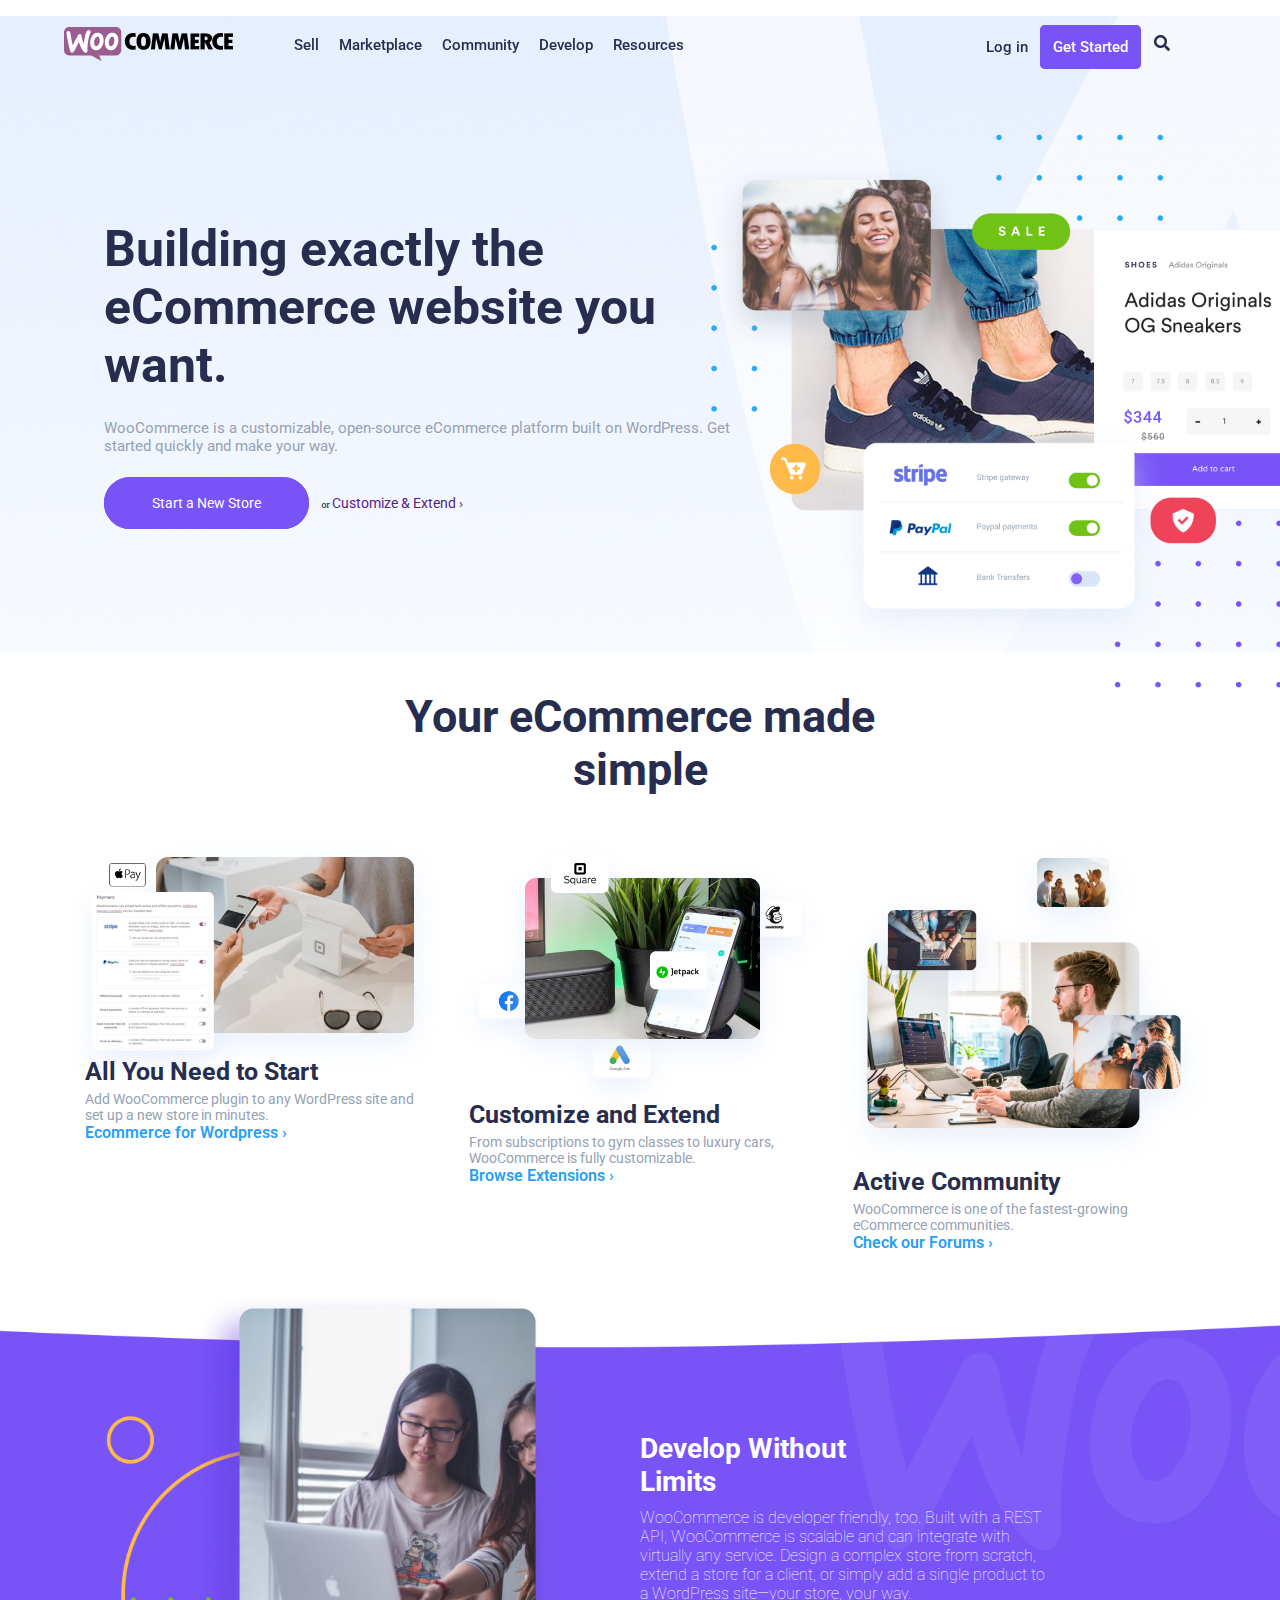
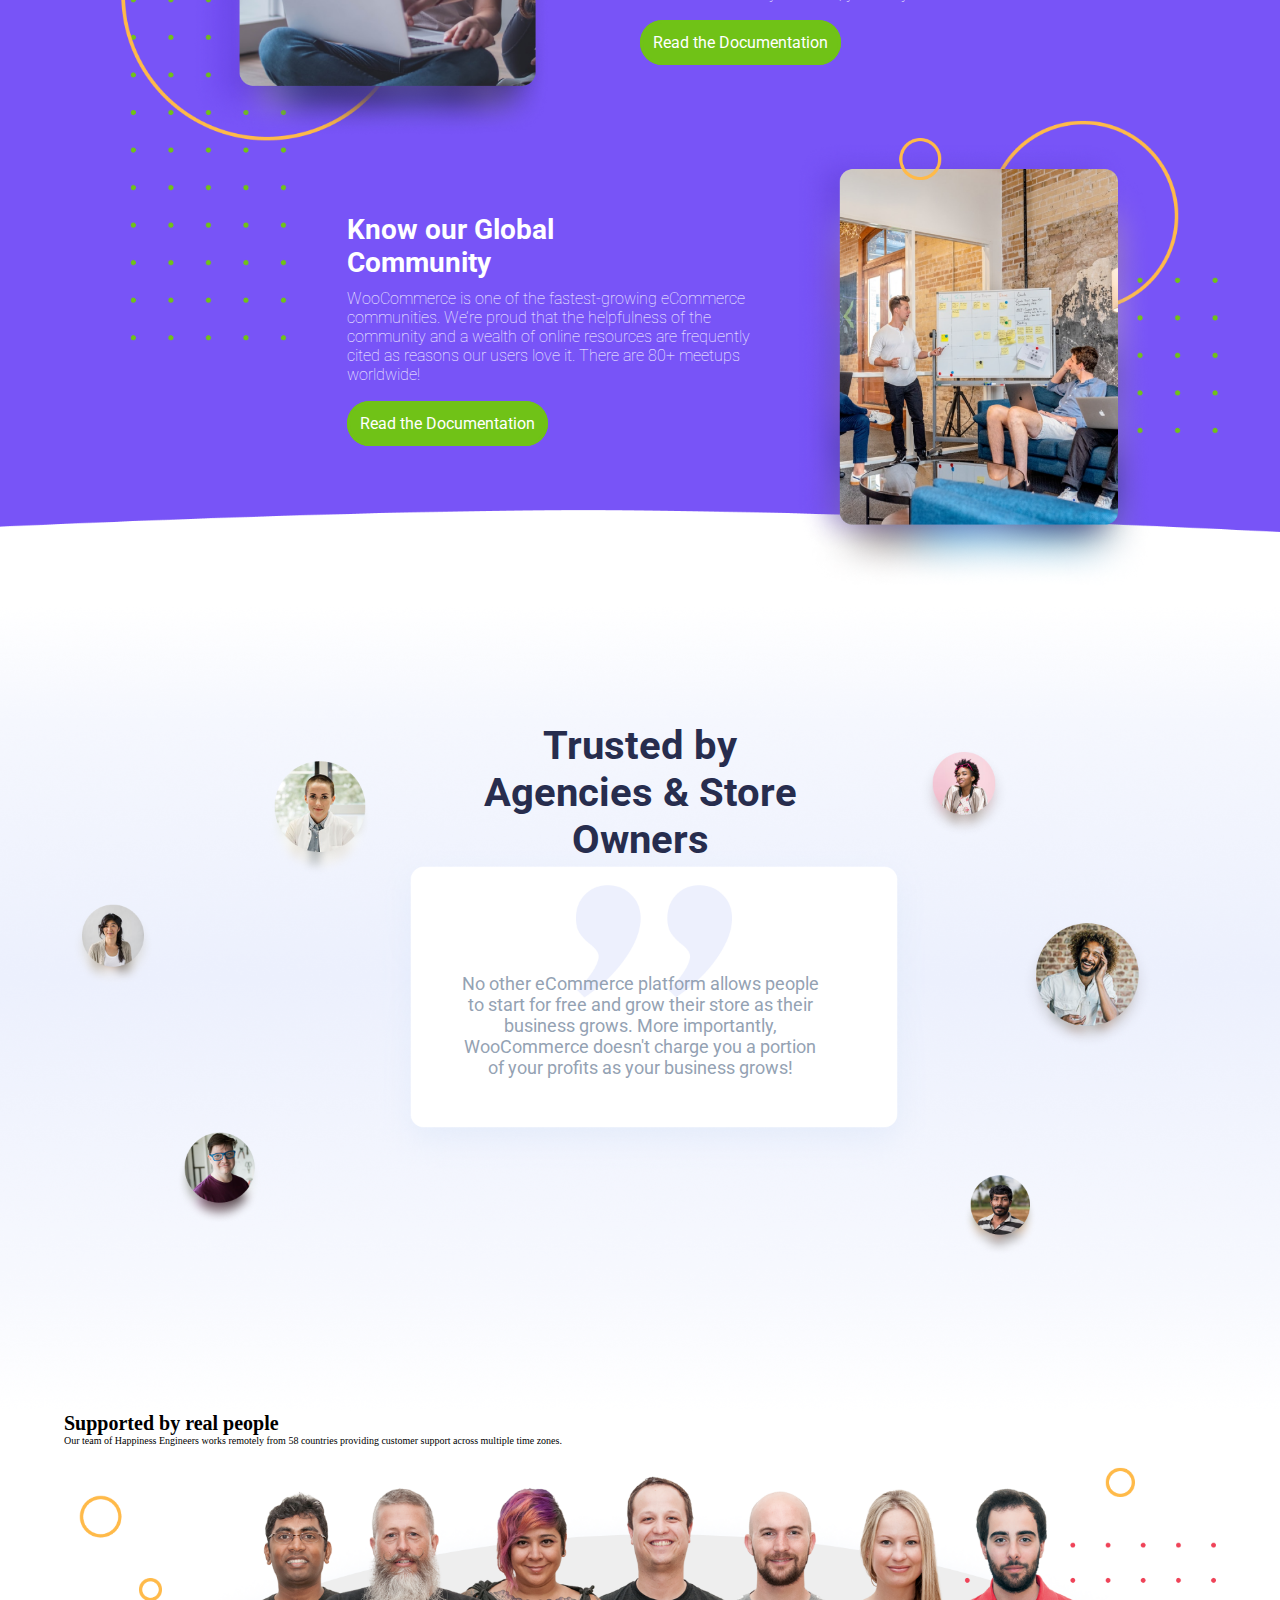
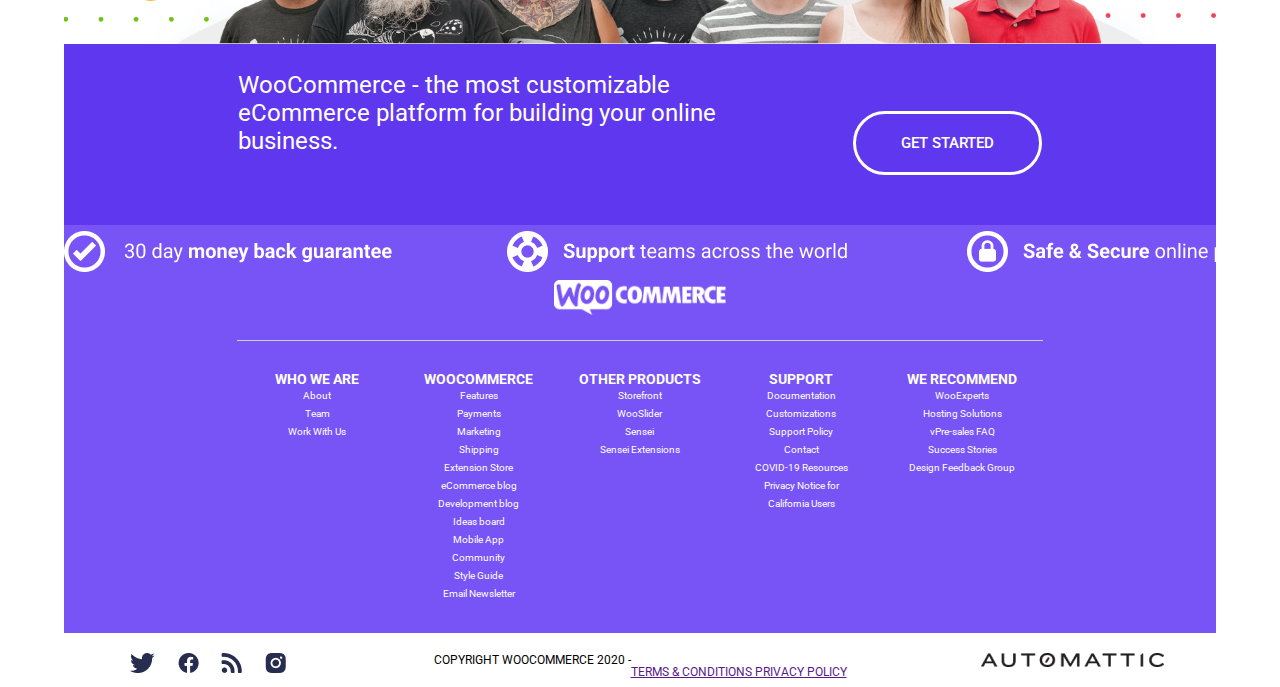
==== commit a468263f: "Cambios generales" ====
--- a/index.html
+++ b/index.html
@@ -13,7 +13,7 @@
     <header>
         <div class="header">
             <div class="logo">
-                <img src="./images/logo.png" alt="logo">
+                <a href="/home"><img src="./images/logo.png" alt="logo"></a>
             </div>
             <div class="menu">
                 <nav>
@@ -44,7 +44,7 @@
         </div>
     </header>
     <main>
-        <section id="main_banner" class="sections">
+        <section class="sections" id="main_banner">
             <div class="sections_container">
                 <div class="main_banner_texts">
                     <div class="main_banner_texts_container">
@@ -65,7 +65,7 @@
                 <div class="main_banner_image"></div>
             </div>
         </section>
-        <section id="made_simple" class="sections">
+        <section class="sections" id="made_simple">
             <div class="section_made_simple_content">
                 <div class="made_simple_content_principal_text">
                     <h1>Your eCommerce made simple</h1>
@@ -73,26 +73,35 @@
                 <div class="made_simple_content_sections">
                     <div class="made_simple_section_need">
                         <a href="/">
-                            <img src="" alt="">
-                            <h3>All You Need to Start</h3>
-                            <p>Add WooCommerce plugin to any WordPress site and set up a new store in minutes.</p>
+                            <img src="./images/image_made_simple_section_need.png" alt="">
+                            <div class="made_simple_section_need_text">
+                                <h3>All You Need to Start</h3>
+                                <p>Add WooCommerce plugin to any WordPress site and set up a new store in minutes.</p>
+                                <a class="made_simple_a" href="">Ecommerce for Wordpress ›</a>
+                            </div>
                         </a>
-                        <a href="">Ecommerce for Wordpress ›</a>
                     </div>
                     <div class="made_simple_section_customize">
                         <a href="">
-                            <img src="" alt="">
-                            <h3>Customize and Extend</h3>
-                            <p>From subscriptions to gym classes to luxury cars, WooCommerce is fully customizable.</p>
+                            <img src="./images/image_made_simple_section_customize.png" alt="">
+                            <div class="made_simple_section_customize_text">
+                                <h3>Customize and Extend</h3>
+                                <p>From subscriptions to gym classes to luxury cars, WooCommerce is fully customizable.
+                                </p>
+                                <a class="made_simple_a" href="">Browse Extensions ›</a>
+                            </div>
                         </a>
-                        <a href="">Browse Extensions ›</a>
+
                     </div>
                     <div class="made_simple_section_active">
                         <a href="">
-                            <h3>Active Community</h3>
-                            <p>WooCommerce is one of the fastest-growing eCommerce communities. </p>
+                            <img src="./images/image_made_simple_section_active.png" alt="">
+                            <div class="made_simple_section_active_text">
+                                <h3>Active Community</h3>
+                                <p>WooCommerce is one of the fastest-growing eCommerce communities. </p>
+                                <a class="made_simple_a" href="">Check our Forums ›</a>
+                            </div>
                         </a>
-                        <a href="">Check our Forums ›</a>
                     </div>
                 </div>
             </div>
@@ -111,10 +120,8 @@
                         </p>
                         <a href="">Read the Documentation</a>
                     </div>
-                    <div class="purple_content_empty"></div>
                 </div>
                 <div class="section_purple_content_community">
-                    <div class="purple_content_empty"></div>
                     <div class="purple_content_text_2">
                         <h3>Know our
                             Global Community</h3>
@@ -131,10 +138,27 @@
         </section>
         <section id="agencies" class="sections">
             <div class="section_agencies">
-                <div class="section_agencies_image">
-                    <img src="./images/image_section_agencies.png" alt="">
-                </div>
-            </div>
+                <div class="section_agencies_content">
+                    <div class="section_agencies_content_text">
+                        <div class="agencies_content_text_1">
+                            <h3>
+                                Trusted by Agencies & Store Owners
+                            </h3>
+                        </div>
+                        <div class="agencies_content_text_2">
+                            <p>
+                                No other eCommerce platform allows people to start for free and grow their store as
+                                their
+                                business grows. More importantly, WooCommerce doesn't charge you a portion of your
+                                profits
+                                as your business grows!
+                            </p>
+                        </div>
+                        <div class="section_agencies_content_buttons">
+                            <img src="" alt="">
+                        </div>
+                    </div>
+                </div>
         </section>
         <section id="people" class="sections">
             <div class="section_real_people">
--- a/css/style.css
+++ b/css/style.css
@@ -1,4 +1,13 @@
 @import url('https://fonts.googleapis.com/css2?family=Montserrat:ital,wght@0,400;0,700;1,400&family=Open+Sans:ital,wght@0,300;0,400;0,500;0,600;0,700;1,300&family=Pacifico&family=Quicksand:wght@300;400;500;600;700&family=Raleway:wght@700&family=Roboto+Mono:wght@400;500;700&family=Roboto+Slab:wght@400;700&family=Roboto:wght@400;500;700;900&display=swap');
+
+* {
+    box-sizing: border-box;
+    margin: 0;
+    padding: 0;
+}
+html {
+    font-size: 62.5%;
+}
 
 header {
     position: fixed;
@@ -6,6 +15,7 @@
     left: 0;
     width: 100%;
 }
+
 header .header {
     width: 90%;
     height: 90px;
@@ -14,22 +24,27 @@
     align-items: center;
     justify-content: center;
 }
+
 .logo {
     width: 20%;
 }
+
 .menu {
     width: 60%;
 }
+
 .menu ul {
     margin: 0;
     padding: 0;
     display: flex;
     align-items: center;
 }
+
 .menu li {
-    margin-right: 20px;
+    margin-right: 2rem;
     list-style: none;
 }
+
 .menu li a {
     text-decoration: none;
     color: #272D4E;
@@ -41,6 +56,7 @@
 .buttons {
     width: 20%;
 }
+
 .buttons_login {
     text-decoration: none;
     font-family: Roboto;
@@ -48,6 +64,7 @@
     font-weight: 500;
     color: #272D4E;
 }
+
 .buttons_started {
     text-decoration: none;
     font-family: Roboto;
@@ -61,9 +78,8 @@
     margin-right: 10px;
     margin-left: 10px;
 }
+
 .sections {
-    height: 540px;
-    border-bottom: 2px solid white;
     width: 100%;
     height: 100%;
     margin: 0 auto;
@@ -72,10 +88,6 @@
 }
 
 .sections_container {
-    background: url(../images/bg_main_banner.jpg);
-    background-size: 100%;
-    background-position: bottom;
-    background-repeat: no-repeat;
     width: 90%;
     height: 100%;
     margin: 0 auto;
@@ -89,27 +101,33 @@
     align-items: center;
     justify-content: center;
 }
+
 .main_banner_texts_container {
-    padding-left: 90px;
-}
-.main_banner_texts_container h1{
-    font-size: 55px;
+    padding-left: 40px;
+}
+
+.main_banner_texts_container h1 {
+    font-size: 50px;
     color: rgb(39, 45, 78);
     font-weight: bold;
     font-family: 'Roboto';
     margin-bottom: 25px;
-}
-.main_banner_texts_container p{
-    font-size: 16px;
+    margin-top: -130px;
+}
+
+.main_banner_texts_container p {
+    font-size: 15px;
     font-family: 'Roboto';
     color: #94A2B3;
     margin-bottom: 40px;
 }
-.main_banner_texts_buttons a{
+
+.main_banner_texts_buttons a {
     text-decoration: none;
     font-size: 14px;
     font-family: 'Roboto';
 }
+
 .main_banner_texts_buttons_new {
     color: rgb(255, 255, 255);
     border: solid rgb(120, 84, 247);
@@ -118,19 +136,27 @@
     padding: 15px 45px 15px 45px;
     margin-right: 10px;
 }
+
 .main_banner_image {
     width: 40%;
     height: 100%;
 }
+
 #main_banner {
+    background: url(../images/bg_main_banner.jpg);
     background-size: 100%;
     background-position: bottom;
     background-repeat: no-repeat;
-    height: 645px;
+    padding-top: 120px;
+    height: 740px;
+}
+
+#made_simple {
+    margin-top: -50px;
 }
 .section_made_simple_content {
     background-color: white;
-    width: 90%;
+    width: 100%;
     height: 100%;
     margin: 0 auto;
 }
@@ -139,7 +165,7 @@
     padding-left: 400px;
     padding-right: 400px;
 }
-.made_simple_content_principal_text h1{
+.made_simple_content_principal_text h1 {
     text-align: center;
     justify-content: center;
     font-size: 45px;
@@ -147,71 +173,76 @@
     color: #272D4E;
     margin: 0 auto;
 }
-.made_simple_content_images {
+.made_simple_content_sections{
+    display: flex;
+    width: 90%;
+    margin: 0 auto;
+}
+.made_simple_section_need,
+.made_simple_section_customize,
+.made_simple_section_active{
+    width: 33%;
+    height: 100%;
+    margin: 0 auto;
+    padding-top: 40px;
+}
+.made_simple_section_need a,
+.made_simple_section_customize a,
+.made_simple_section_active a{
+    text-decoration: none;
+}
+.made_simple_section_need a img,
+.made_simple_section_customize a img,
+.made_simple_section_active a img{
     width: 100%;
-    height: 100%;
-
-}
-.made_simple_content_images img{
-    width: 100%;
-    padding-top: 50px;
-}
-.made_simple_content_text {
-    background-color: white;
-    width: 100%;
-    height: 50%;
-    display: flex;
-    justify-content: space-around;
-    margin: 0px auto;
-}
-.made_simple_text_1 {
+}
+.made_simple_section_need_text h3,
+.made_simple_section_customize_text h3,
+.made_simple_section_active_text h3{
+    font-size: 25px;
+    font-family: 'Roboto';
+    color: #272D4E;
+    margin-bottom: 5px;
+}
+.made_simple_section_need_text p,
+.made_simple_section_customize_text p,
+.made_simple_section_active_text p{
+    font-size: 14px;
+    font-family: 'Roboto';
+    color: #94a2b3;
+}
+.made_simple_a{
+    font-size: 16px;
+    font-family: 'Roboto';
+    font-weight: 600;
+    text-decoration: none;
+    color: #299EF3;
+}
+.made_simple_section_need_text{
     margin-top: -10%;
     margin-left: 5%;
-    padding-right: 5%;
-}
-.made_simple_text_2 {
+    padding-right: 5%; 
+}
+.made_simple_section_customize_text{
     margin-top: -5%;
     margin-left: 5%;
     padding-right: 5%;
 }
-.made_simple_text_3 {
+.made_simple_section_active_text{
     margin-top: -2%;
     margin-left: 5%;
-    padding-right: 5%;
-}
-.made_simple_text_1 h3, 
-.made_simple_text_2 h3,
-.made_simple_text_3 h3{
-    font-size: 25px;
-    font-family: 'Roboto';
-    color: #272D4E;
-    margin-bottom: 5px;
-}
-.made_simple_text_1 p, 
-.made_simple_text_2 p,
-.made_simple_text_3 p{
-    font-size: 14px;
-    font-family: 'Roboto';
-    color: #94a2b3;
-}
-.made_simple_text_1 a, 
-.made_simple_text_2 a,
-.made_simple_text_3 a{
-    font-size: 16px;
-    font-family: 'Roboto';
-    font-weight: 600;
-    text-decoration: none;
-    color: #299EF3;
-}
-.section_purple_content{
-    width: 90%;
-    margin: 0px auto;
-    background-image: url(../images/bg_purple.jpg);
+    padding-right: 5%; 
+}
+
+#purple_documentation {
+    background-image: url(../images/bg1_section_purple.png);
     background-size: 100%;
     background-position: bottom;
     background-repeat: no-repeat;
-    height: 710px;
-}
+    height: 84rem;
+    margin-top: 4rem
+}
+
 .section_purple_content_develop,
 .section_purple_content_community{
     display: flex;
@@ -220,33 +251,37 @@
 }
 
 .purple_content_develop_image,
-.purple_content_community_image{
-width: 35%;
-}
-.purple_content_text_1
-{
+.purple_content_community_image {
     width: 35%;
-    padding-top: 90px;
-}
-.purple_content_text_2
-{
+}
+
+.purple_content_text_1 {
     width: 35%;
-    padding-top: 60px;
-}
+    padding-top: 150px;
+}
+
+.purple_content_text_2 {
+    width: 35%;
+    padding-top: 85px;
+    margin-left: 310px;
+}
+
 .purple_content_empty {
     width: 10%;
 }
 
 .purple_content_text_1 h3,
-.purple_content_text_2 h3{
+.purple_content_text_2 h3 {
     font-family: 'Roboto';
     font-size: 28px;
     color: #FFFFFF;
     margin-bottom: 10px;
     margin-top: -10px;
-}
+    padding-right: 240px;
+}
+
 .purple_content_text_1 p,
-.purple_content_text_2 p{
+.purple_content_text_2 p {
     font-family: 'Roboto';
     font-size: 16px;
     color: #FFFFFF;
@@ -254,8 +289,9 @@
     font-weight: lighter;
     margin-bottom: 30px;
 }
+
 .purple_content_text_1 a,
-.purple_content_text_2 a{
+.purple_content_text_2 a {
     font-family: 'Roboto';
     font-size: 16px;
     text-decoration: none;
@@ -265,23 +301,53 @@
     border-radius: 60px;
     padding: 10px;
 }
+
 .purple_content_develop_image img,
-.purple_content_community_image img{
+.purple_content_community_image img {
     width: 80%;
 }
-.section_agencies_image{
-    width: 90%;
-    margin: 0px auto;
+
+#agencies{
+    background-image: url(../images/image_section_agencies.png);
+    background-size: 100%;
+    background-position: bottom;
+    background-repeat: no-repeat;
+    height: 84rem;
+    margin-top: 4rem
+}
+
+.section_agencies{
+    display: flex;
+    justify-content: center;
+}
+.section_agencies_content_text{
+    display: flex;
+    flex-direction: column;
+}
+.agencies_content_text_1 h3{
+    font-size: 40px;
+    font-family: 'Roboto';
+    color: #272D4E;
+    font-weight: bold;
+    padding: 150px 465px 30px 465px;
+    text-align: center;
+}
+
+.agencies_content_text_2 p{
+    font-size: 18px;
+    font-family: 'Roboto';
+    color: #94A2B3;
+    padding: 80px 460px 20px 460px;
+    text-align: center;
 } 
-.section_agencies_image img{
-    width: 100%;
-}
+
 .section_real_people {
     background-color: white;
     width: 90%;
     margin: 0px auto;
 }
-.section_real_people_content_text h1{
+
+.section_real_people_content_text h1 {
     font-size: 40px;
     font-family: 'Roboto';
     color: #272D4E;
@@ -289,16 +355,20 @@
     justify-content: center;
     text-align: center;
 }
-.section_real_people_content_text p{
+
+.section_real_people_content_text p {
     font-size: 14px;
     font-family: 'Roboto';
     text-align: center;
     color: #94A2B3;
-    padding: 0px 330px 0px 330px;;
-}
+    padding: 0px 330px 0px 330px;
+    ;
+}
+
 .section_real_people img {
     width: 100%;
 }
+
 .footer {
     height: 540px;
     border-bottom: 2px solid white;
@@ -308,9 +378,11 @@
     align-items: center;
     justify-content: center;
 }
-.get_started{
+
+.get_started {
     background-color: #5F37EF;
 }
+
 /*.get_started .circle {
     background: url(../images/circle_footer.png);
     width: 90px;
@@ -322,7 +394,7 @@
     background-repeat: no-repeat;
     background-size: 100%;
 }*/
-.get_started_content{
+.get_started_content {
     display: flex;
     justify-content: space-around;
     width: 70%;
@@ -330,13 +402,15 @@
     margin-top: -10px;
     padding-top: 35px;
 }
-.get_started_content p{
+
+.get_started_content p {
     width: 70%;
     font-size: 24px;
     font-family: Roboto;
     color: rgb(255, 255, 255)
 }
-.get_started_content a{
+
+.get_started_content a {
     font-family: Roboto;
     text-decoration: none;
     color: rgb(255, 255, 255);
@@ -344,28 +418,33 @@
     font-weight: 500;
     border: solid #FFFFFF;
     border-radius: 60px;
-    margin:  40px 0px 50px 50px;
+    margin: 40px 0px 50px 50px;
     padding: 20px 45px 20px 45px;
 }
-.services_content{
+
+.services_content {
     background-color: #7854F7;
 }
-.services_content_support{
+
+.services_content_support {
     margin-bottom: 25px;
 }
-.services_content_support_img_support img{
+
+.services_content_support_img_support img {
     width: 80%;
     display: block;
     margin: auto;
     padding-top: 70px;
     padding-bottom: 80px;
 }
-.services_content_support_logo img{
+
+.services_content_support_logo img {
     width: 15%;
     display: block;
     margin: auto;
 }
-.services_content_links{
+
+.services_content_links {
     display: flex;
     justify-content: space-around;
     width: 70%;
@@ -375,14 +454,17 @@
     padding-top: 30px;
     text-align: center;
 }
-.columns_links{
+
+.columns_links {
     width: 20%;
 }
-.columns_links h3{
+
+.columns_links h3 {
     font-size: 14px;
     color: #FFFFFF;
     font-family: 'Roboto';
 }
+
 .columns_links ul {
     margin: 0;
     padding: 0;
@@ -391,27 +473,33 @@
     font-family: Roboto;
     line-height: 18px;
 }
+
 .columns_links li {
     list-style: none;
 }
+
 .columns_links a {
     text-decoration: none;
     color: white;
 }
-.final_white_section_content{
-    display: flex;
-}
-.social_networks{
+
+.final_white_section_content {
+    display: flex;
+}
+
+.social_networks {
     width: 25%;
     text-align: center;
     letter-spacing: 20px;
     margin-top: 20px;
     margin-bottom: 10px;
 }
-.final_white_section{
+
+.final_white_section {
     background-color: white;
 }
-.text_final_section{
+
+.text_final_section {
     width: 50%;
     display: flex;
     font-family: 'Roboto';
@@ -421,10 +509,12 @@
     text-align: center;
     margin-top: 20px
 }
-.text_final_section a{
+
+.text_final_section a {
     margin-top: 12px;
 }
-.image_final_section{
+
+.image_final_section {
     width: 25%;
     text-align: center;
     margin-top: 20px;
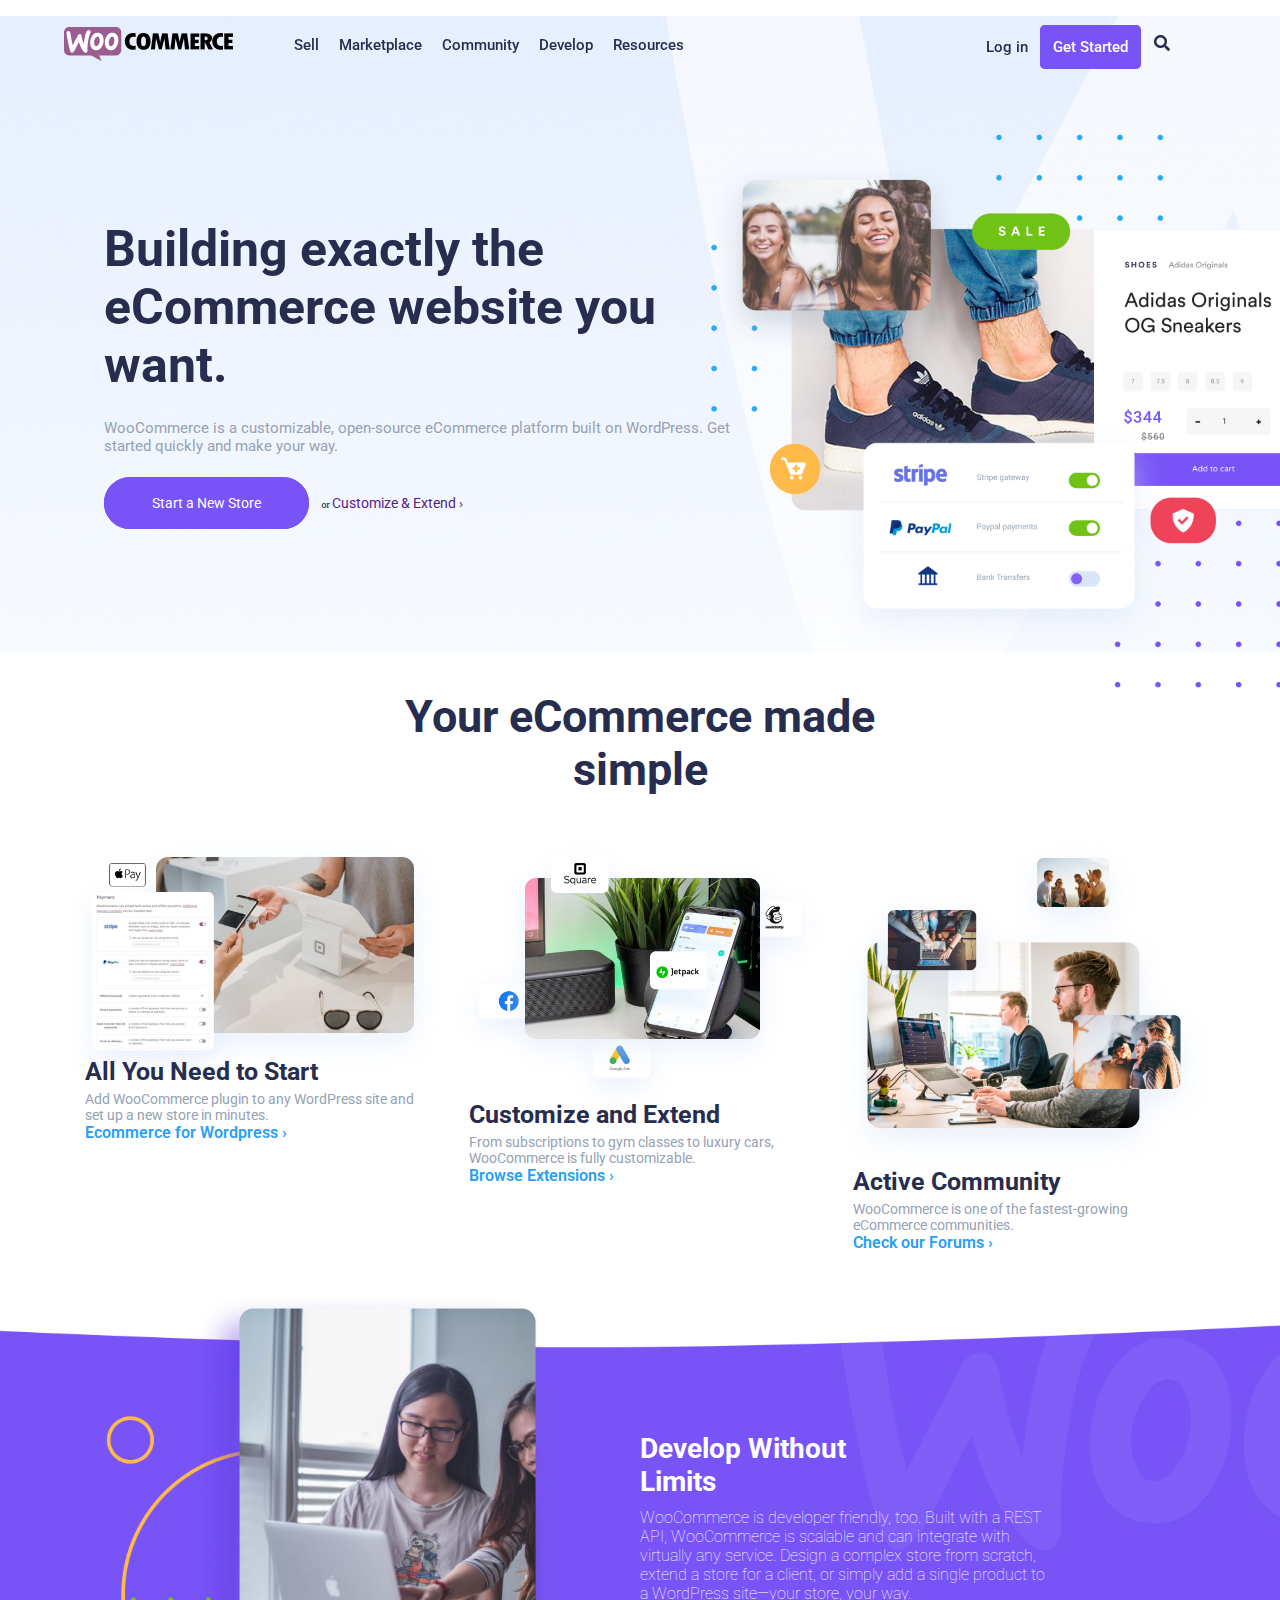
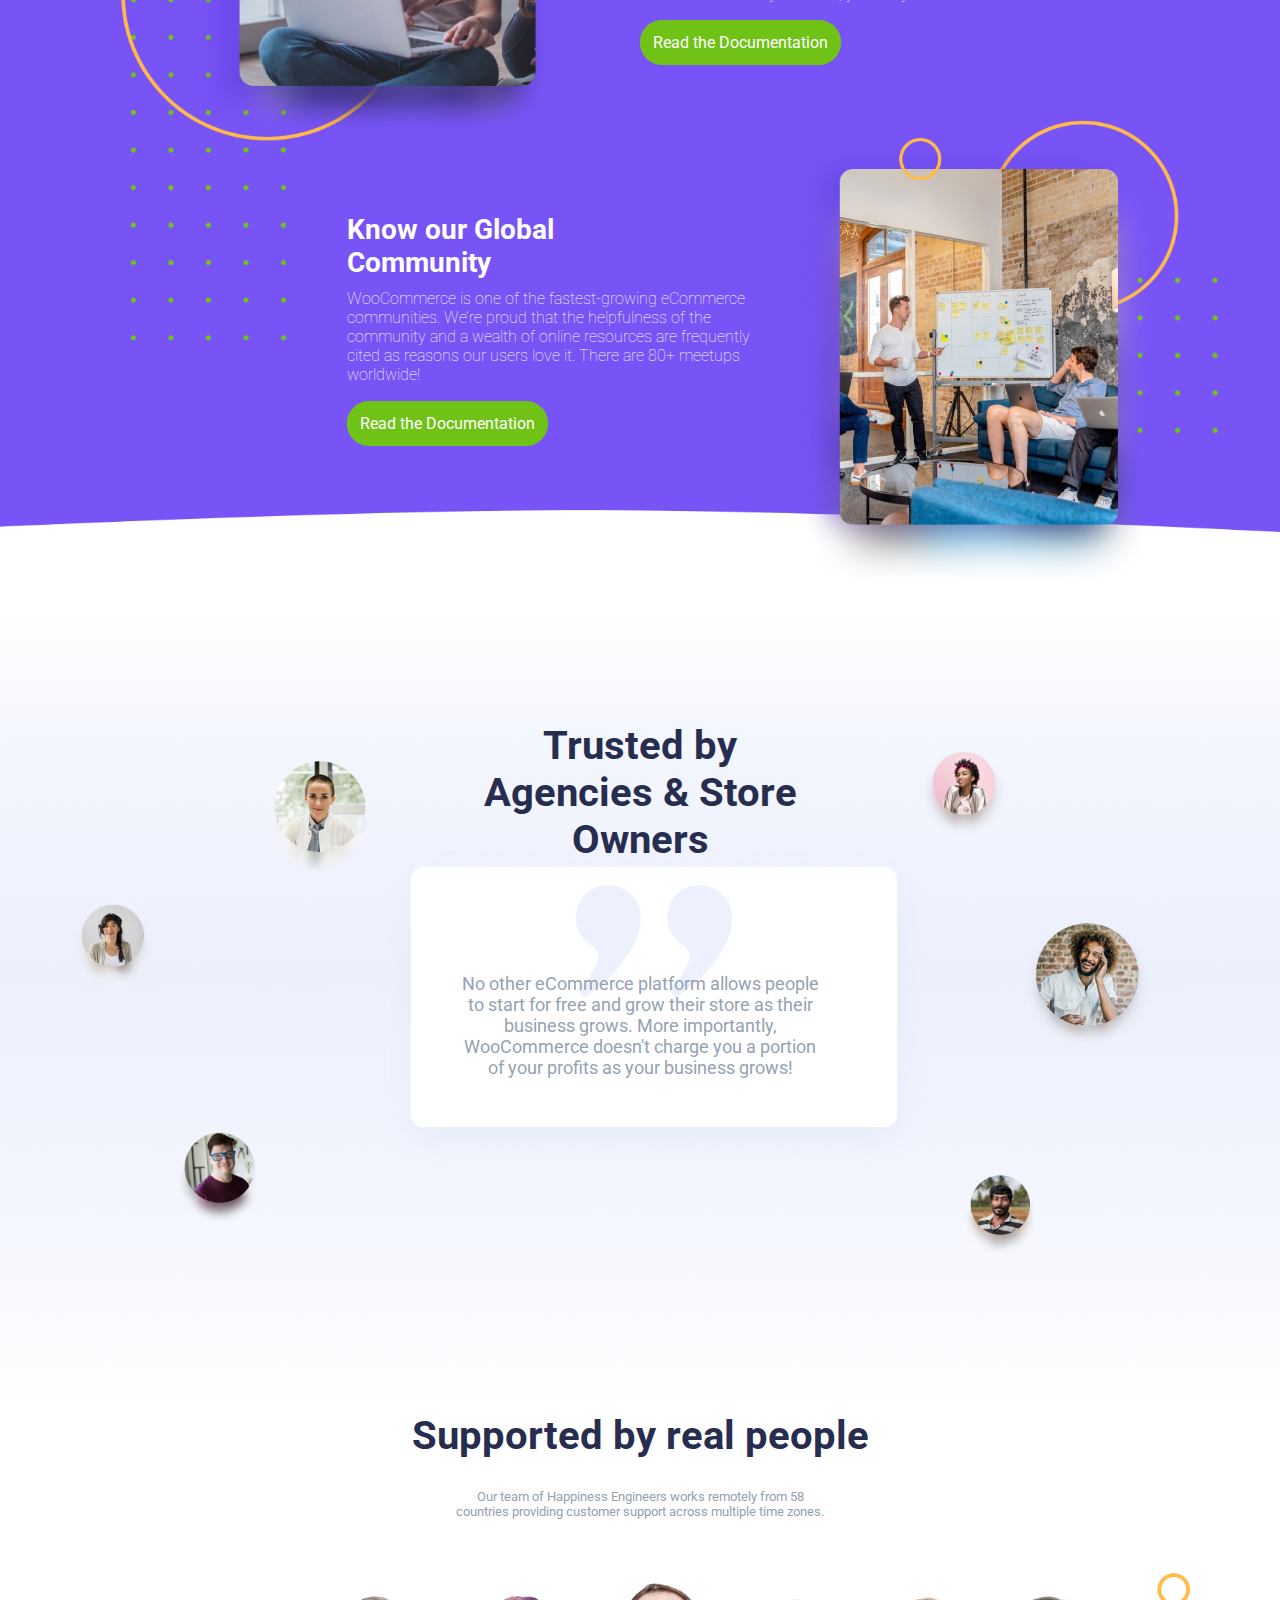
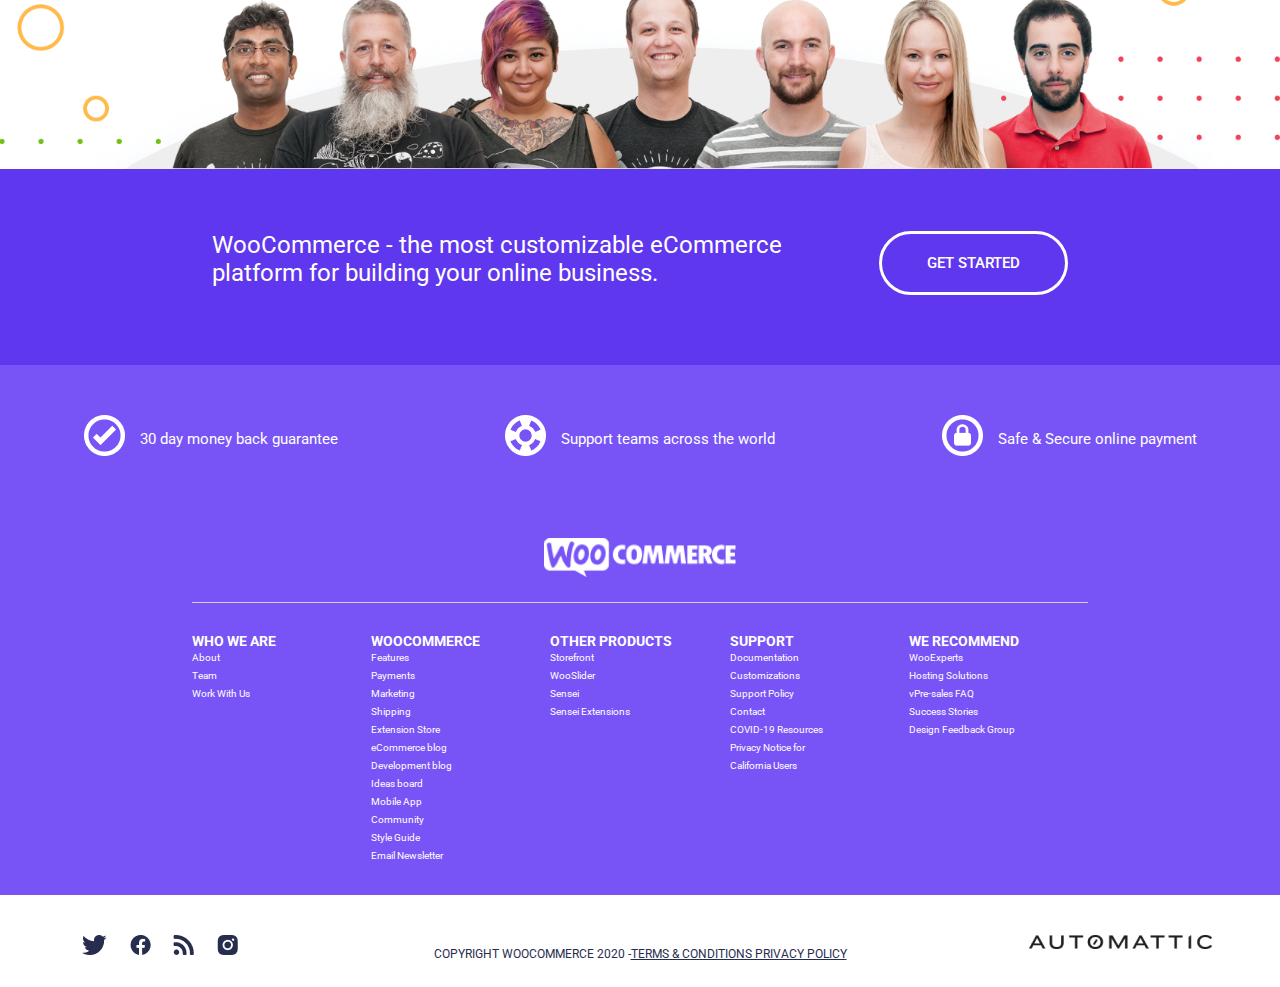
==== commit 4b9905ee: "Se incluyen nuevos cambios" ====
--- a/index.html
+++ b/index.html
@@ -191,8 +191,37 @@
             <div class="services">
                 <div class="services_content">
                     <div class="services_content_support">
-                        <div class="services_ccontent_support_img_support">
-                            <img src="./images/image_1_container_support.png" alt="">
+                        <div class="services_content_support_gral">
+                            <div class="">
+                                <a href="/">
+                                    <div>
+                                        <img src="./images/footer_image_1_services_content.png" alt="">
+                                    </div>
+                                    <div>
+                                        <p>30 day money back guarantee</p>
+                                    </div>
+                                </a>
+                            </div>
+                            <div>
+                                <a href="/">
+                                    <div>
+                                        <img src="./images/footer_image_2_services_content.png" alt="">
+                                    </div>
+                                    <div>
+                                        <p>Support teams across the world</p>
+                                    </div>
+                                </a>
+                            </div>
+                            <div>
+                                <a href="/">
+                                    <div>
+                                        <img src="./images/footer_image_3_services_content.png" alt="">
+                                    </div>
+                                    <div>
+                                        <p>Safe & Secure online payment</p>
+                                    </div>
+                                </a>
+                            </div>
                         </div>
                         <div class="services_content_support_logo">
                             <img src="./images/LOGO_container_support.png" alt="">
--- a/css/style.css
+++ b/css/style.css
@@ -343,11 +343,11 @@
 
 .section_real_people {
     background-color: white;
-    width: 90%;
+    width: 100%;
     margin: 0px auto;
 }
 
-.section_real_people_content_text h1 {
+.real_people_content_text h1 {
     font-size: 40px;
     font-family: 'Roboto';
     color: #272D4E;
@@ -356,13 +356,12 @@
     text-align: center;
 }
 
-.section_real_people_content_text p {
-    font-size: 14px;
+.real_people_content_text p {
+    font-size: 13px;
     font-family: 'Roboto';
     text-align: center;
     color: #94A2B3;
-    padding: 0px 330px 0px 330px;
-    ;
+    padding: 30px 450px 30px 450px;
 }
 
 .section_real_people img {
@@ -370,9 +369,7 @@
 }
 
 .footer {
-    height: 540px;
-    border-bottom: 2px solid white;
-    width: 90%;
+    width: 100%;
     height: 100%;
     margin: 0 auto;
     align-items: center;
@@ -400,7 +397,8 @@
     width: 70%;
     margin: 0px auto;
     margin-top: -10px;
-    padding-top: 35px;
+    padding-top: 70px;
+    padding-bottom: 70px;
 }
 
 .get_started_content p {
@@ -418,7 +416,6 @@
     font-weight: 500;
     border: solid #FFFFFF;
     border-radius: 60px;
-    margin: 40px 0px 50px 50px;
     padding: 20px 45px 20px 45px;
 }
 
@@ -430,12 +427,22 @@
     margin-bottom: 25px;
 }
 
-.services_content_support_img_support img {
-    width: 80%;
-    display: block;
-    margin: auto;
-    padding-top: 70px;
+.services_content_support_gral{
+    display: flex;
+    justify-content: space-around;
+    padding-top: 50px;
     padding-bottom: 80px;
+}
+.services_content_support_gral a{
+    display: flex;
+    text-decoration: none;
+}
+.services_content_support_gral a p{
+    color: #FFFFFF;
+    font-size: 15px;
+    font-family: 'Roboto';
+    padding-top: 15px;
+    padding-left: 15px;
 }
 
 .services_content_support_logo img {
@@ -452,7 +459,6 @@
     padding-bottom: 30px;
     border-top: 1px solid rgb(205, 210, 218);
     padding-top: 30px;
-    text-align: center;
 }
 
 .columns_links {
@@ -485,6 +491,8 @@
 
 .final_white_section_content {
     display: flex;
+    margin-top: 20px;
+    margin-bottom: 20px
 }
 
 .social_networks {
@@ -509,8 +517,12 @@
     text-align: center;
     margin-top: 20px
 }
-
+.text_final_section p{
+    color: #272D4E;
+    margin-top: 12px;
+}
 .text_final_section a {
+    color: #272D4E;
     margin-top: 12px;
 }
 
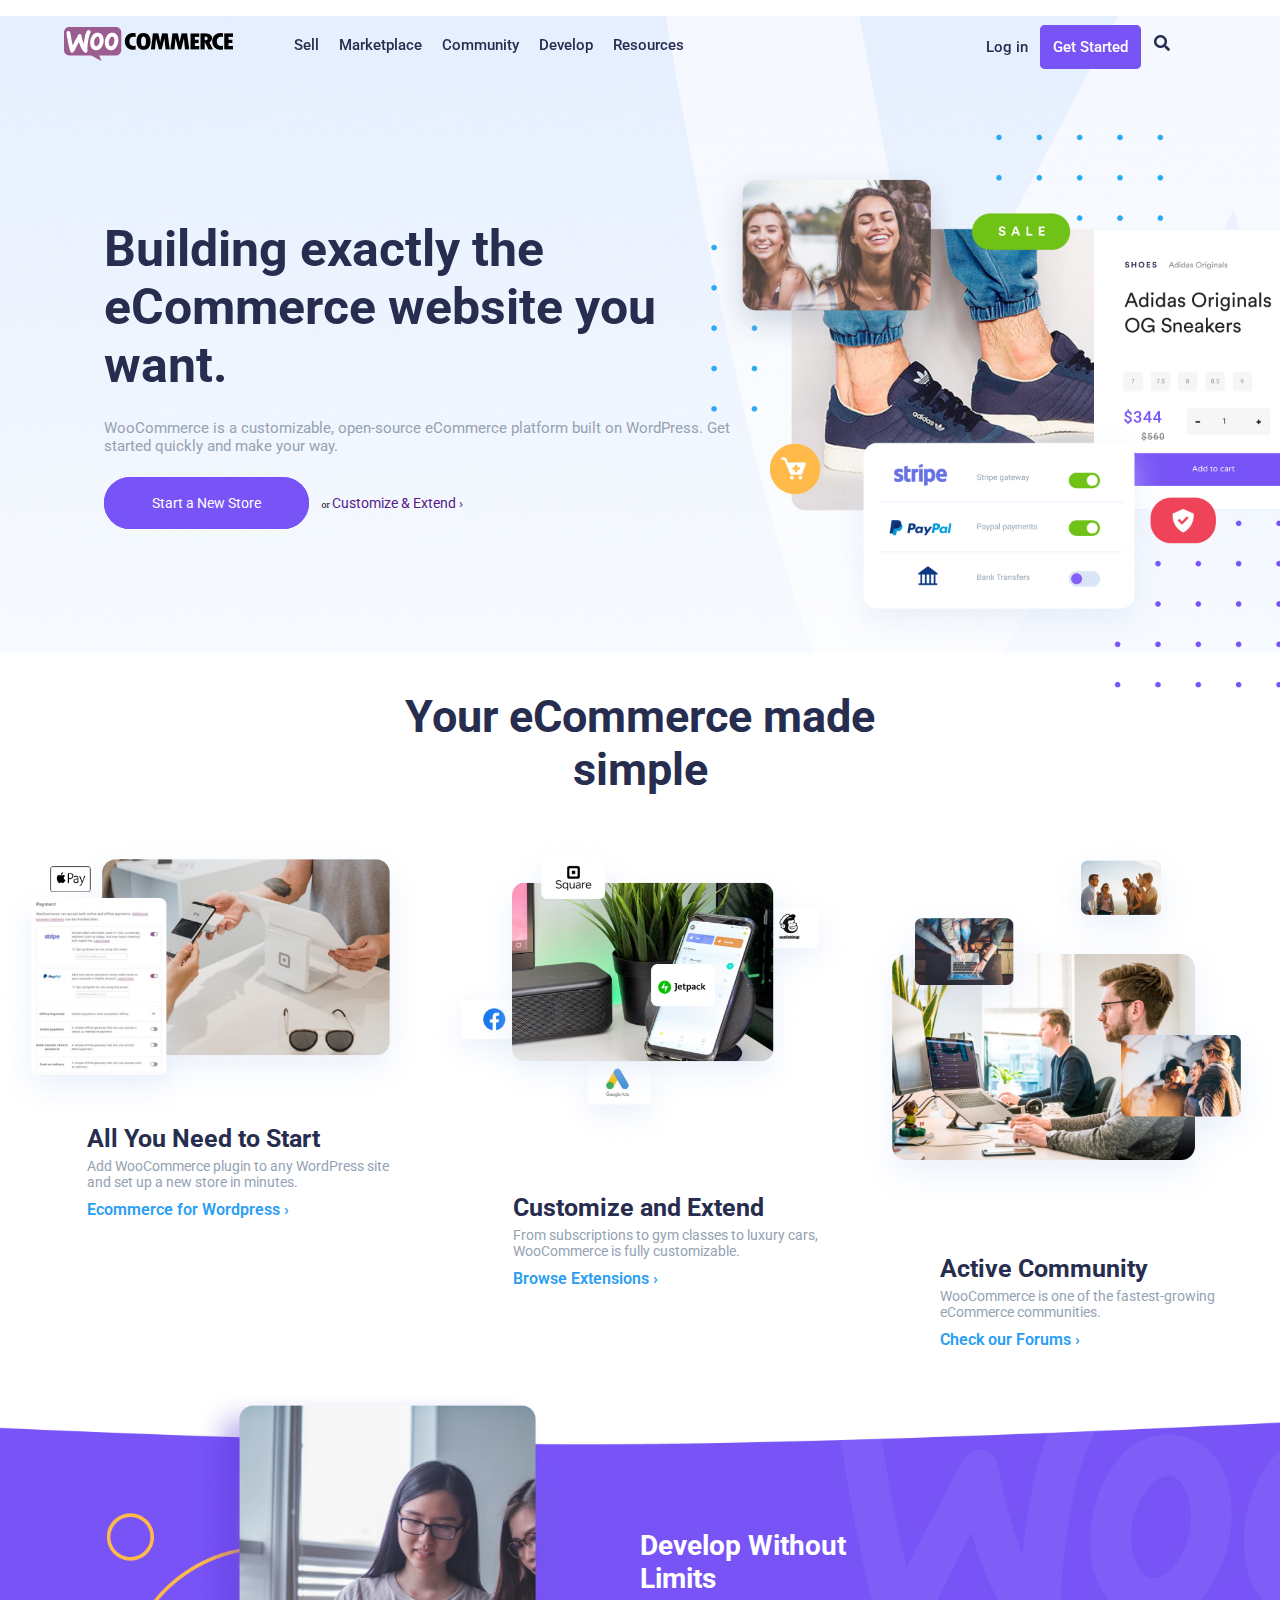
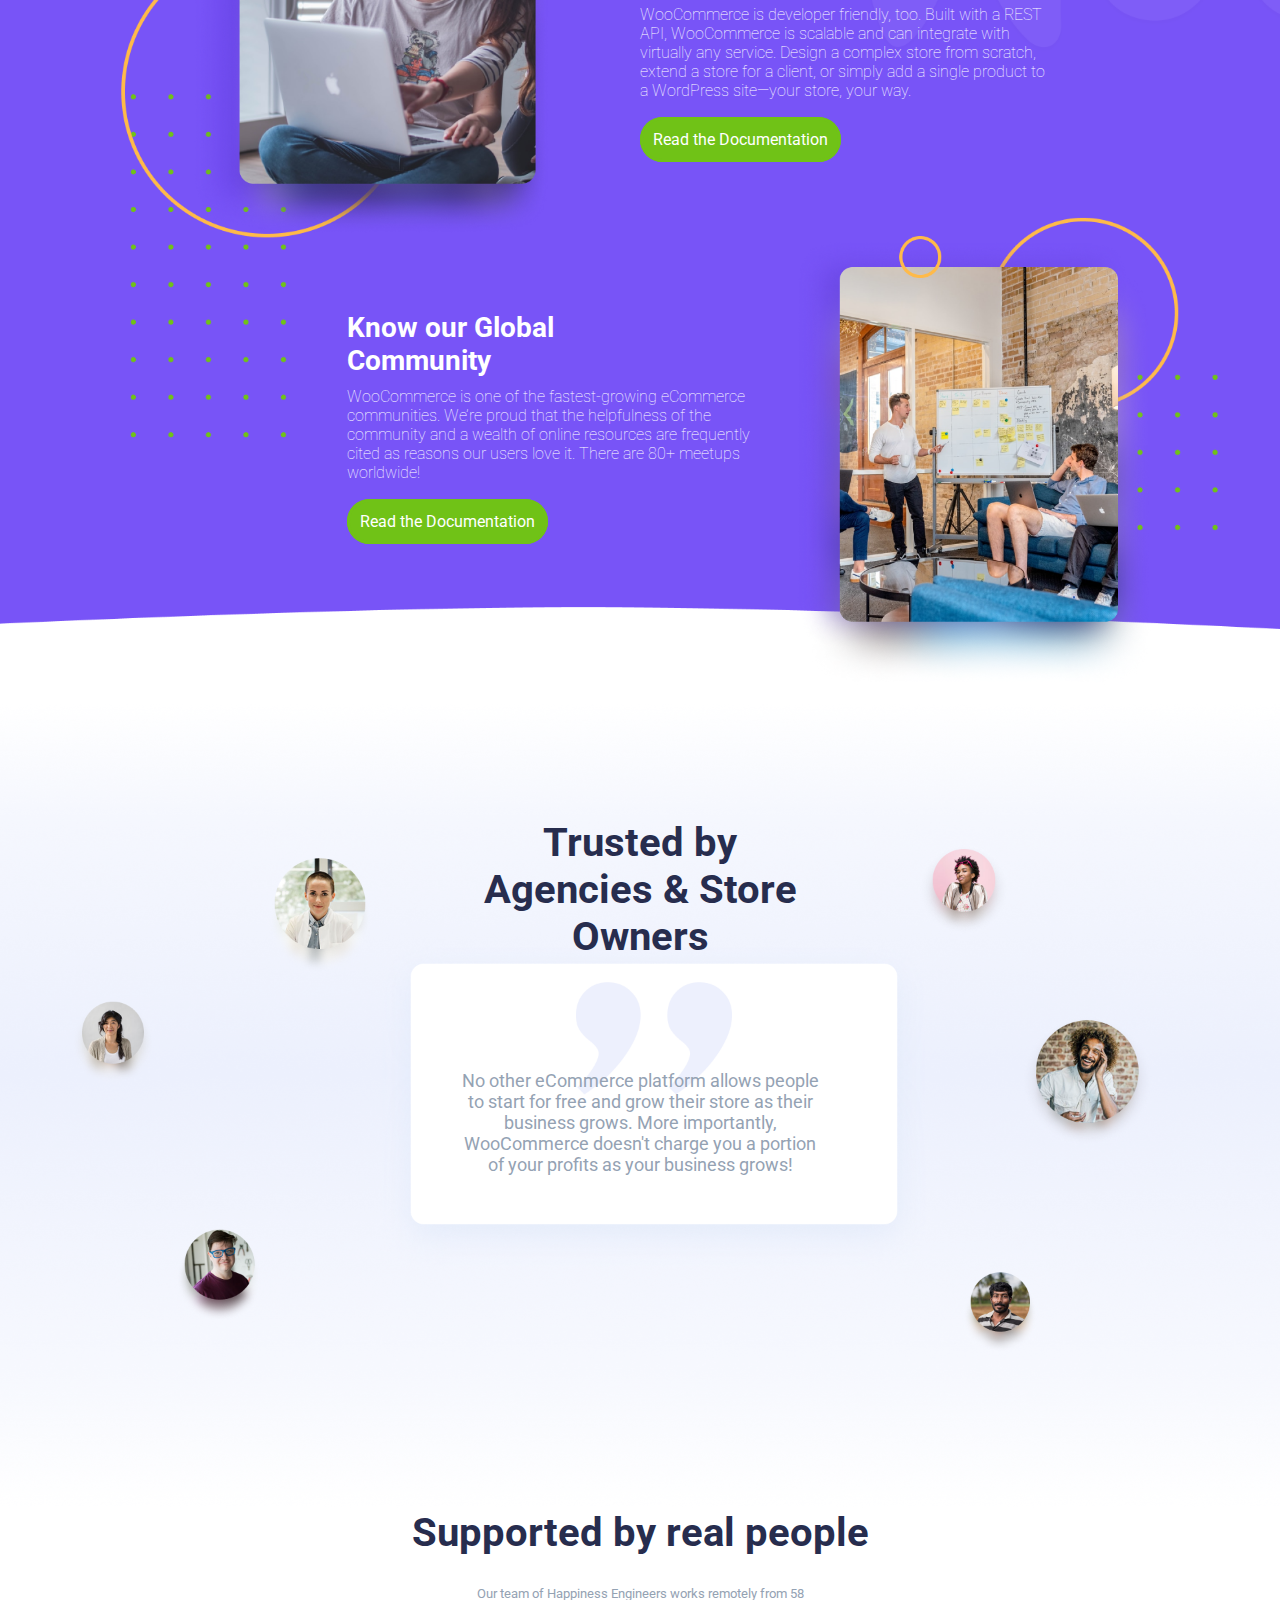
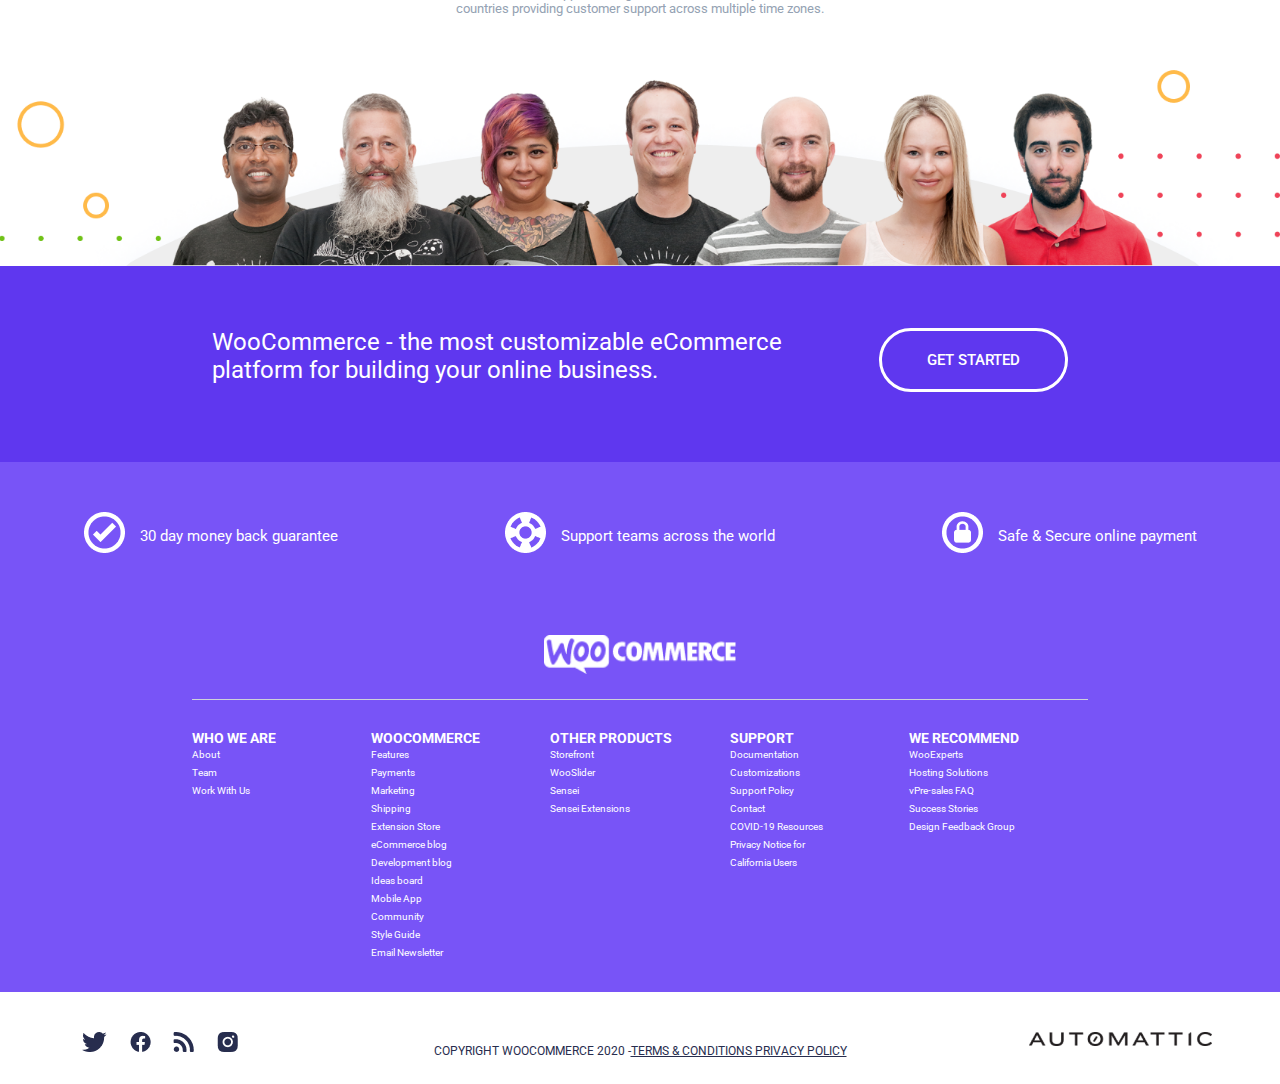
==== commit 75fbfb41: "Cambios HTML" ====
--- a/index.html
+++ b/index.html
@@ -141,9 +141,9 @@
                 <div class="section_agencies_content">
                     <div class="section_agencies_content_text">
                         <div class="agencies_content_text_1">
-                            <h3>
+                            <h2>
                                 Trusted by Agencies & Store Owners
-                            </h3>
+                            </h2>
                         </div>
                         <div class="agencies_content_text_2">
                             <p>
--- a/css/style.css
+++ b/css/style.css
@@ -175,7 +175,7 @@
 }
 .made_simple_content_sections{
     display: flex;
-    width: 90%;
+    width: 100%;
     margin: 0 auto;
 }
 .made_simple_section_need,
@@ -210,6 +210,7 @@
     font-size: 14px;
     font-family: 'Roboto';
     color: #94a2b3;
+    margin-bottom: 10px;
 }
 .made_simple_a{
     font-size: 16px;
@@ -219,19 +220,18 @@
     color: #299EF3;
 }
 .made_simple_section_need_text{
-    margin-top: -10%;
-    margin-left: 5%;
+    margin-left: 20%;
     padding-right: 5%; 
 }
 .made_simple_section_customize_text{
-    margin-top: -5%;
-    margin-left: 5%;
+    margin-top: 10%;
+    margin-left: 20%;
     padding-right: 5%;
 }
 .made_simple_section_active_text{
-    margin-top: -2%;
-    margin-left: 5%;
-    padding-right: 5%; 
+    margin-top: 10%;
+    margin-left: 20%;
+    padding-right: 5%;
 }
 
 #purple_documentation {
@@ -324,7 +324,7 @@
     display: flex;
     flex-direction: column;
 }
-.agencies_content_text_1 h3{
+.agencies_content_text_1 h2{
     font-size: 40px;
     font-family: 'Roboto';
     color: #272D4E;
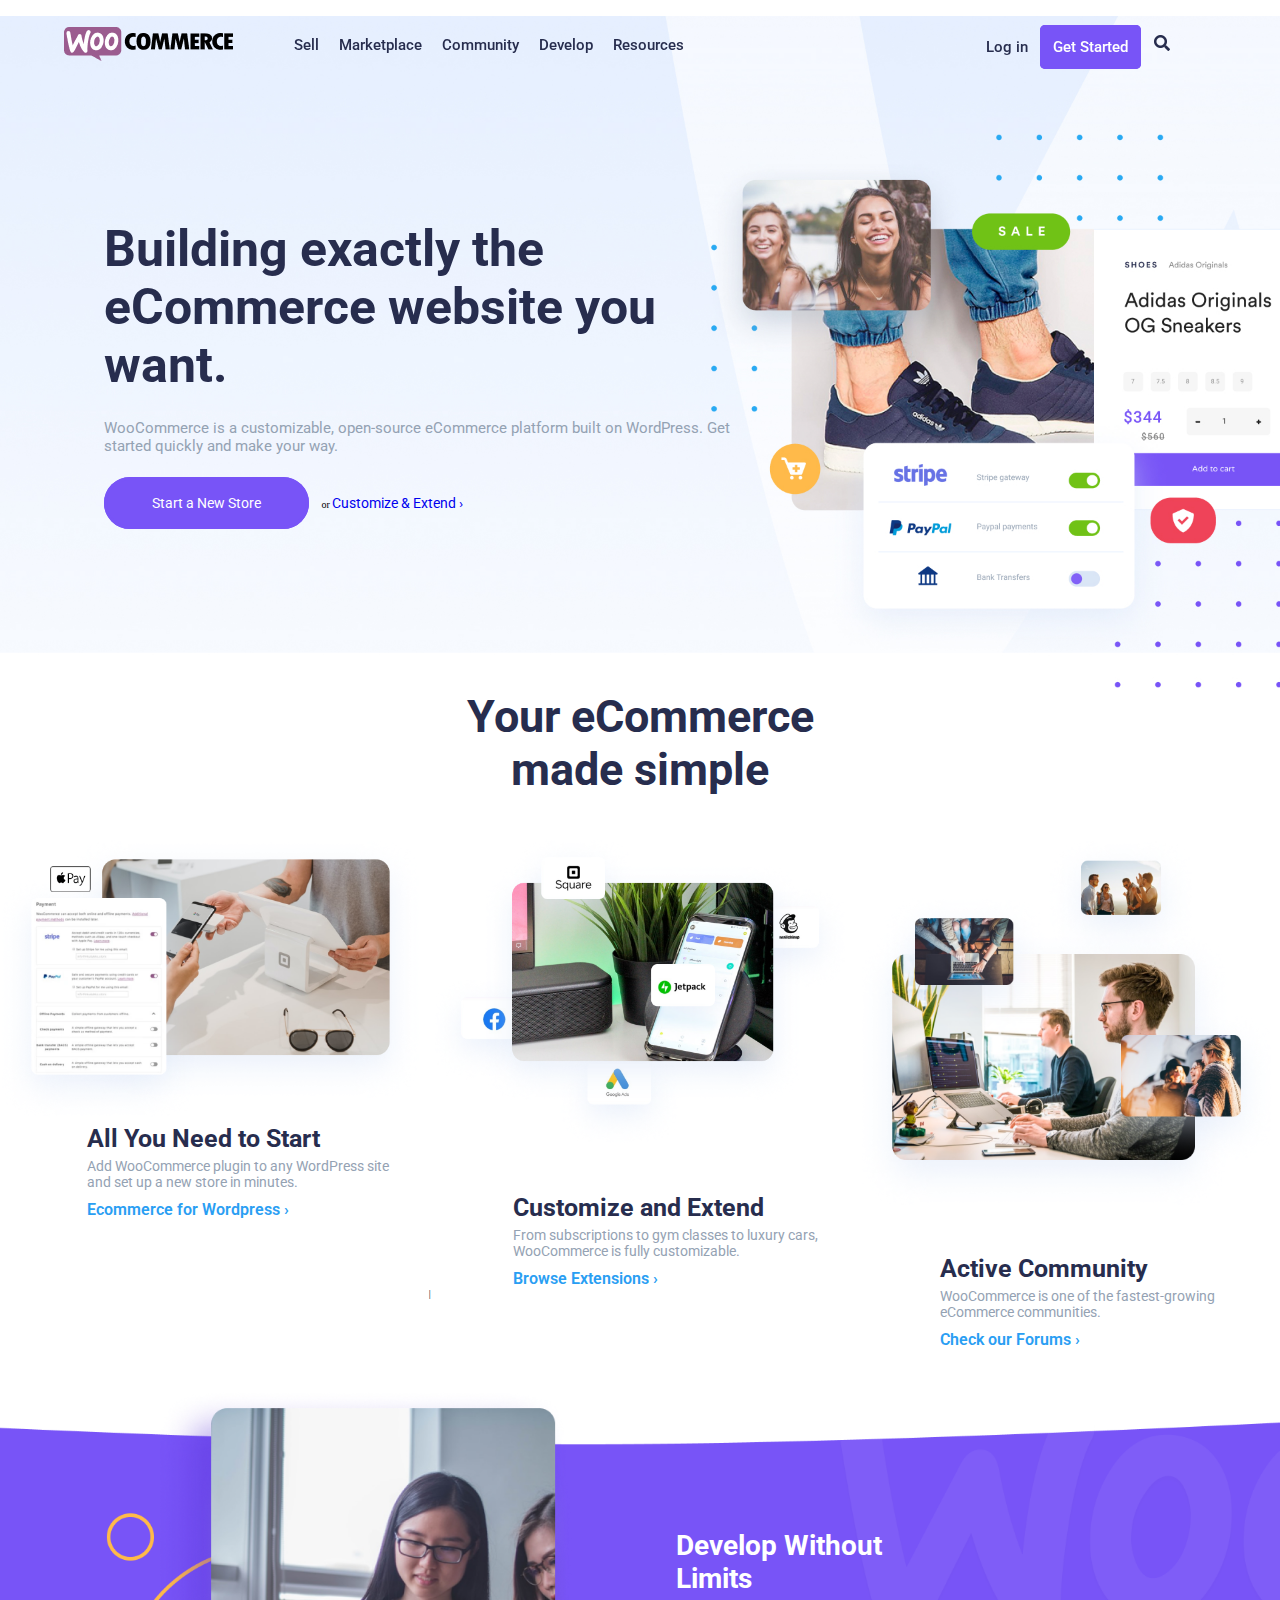
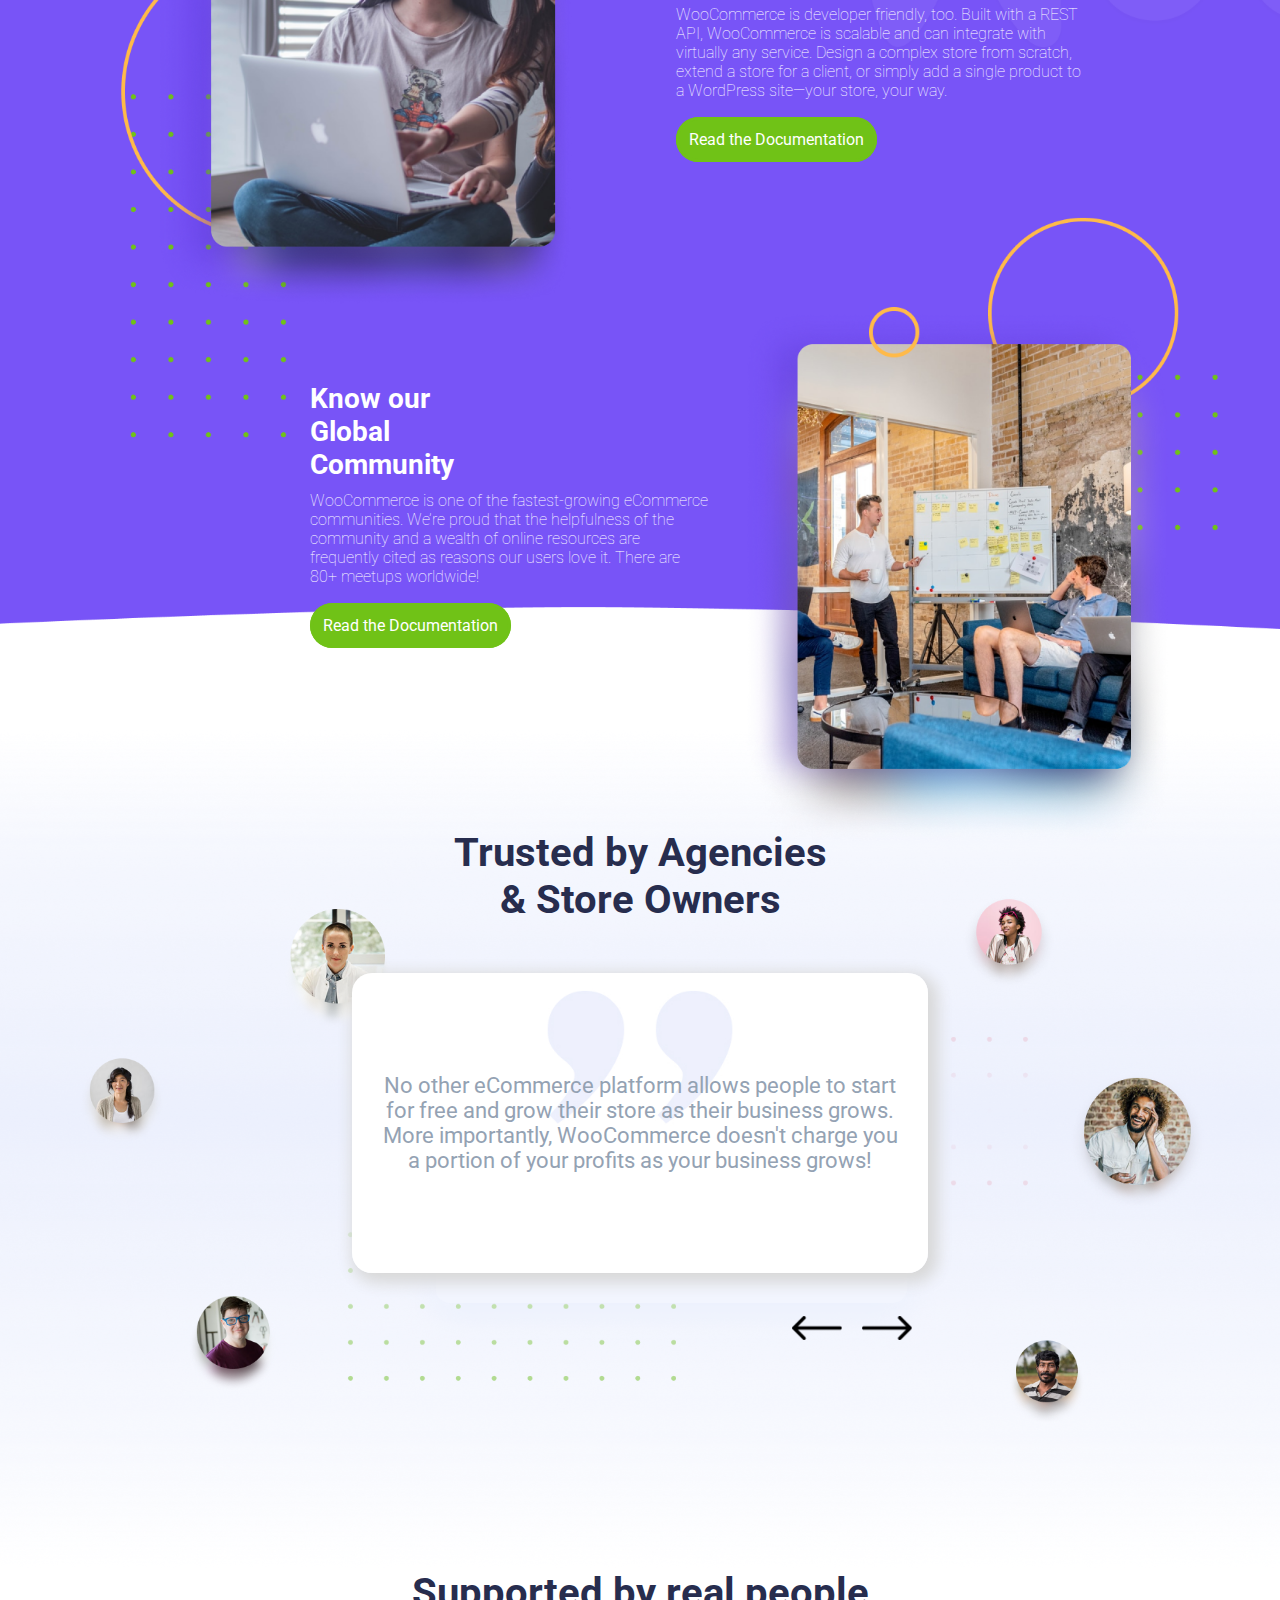
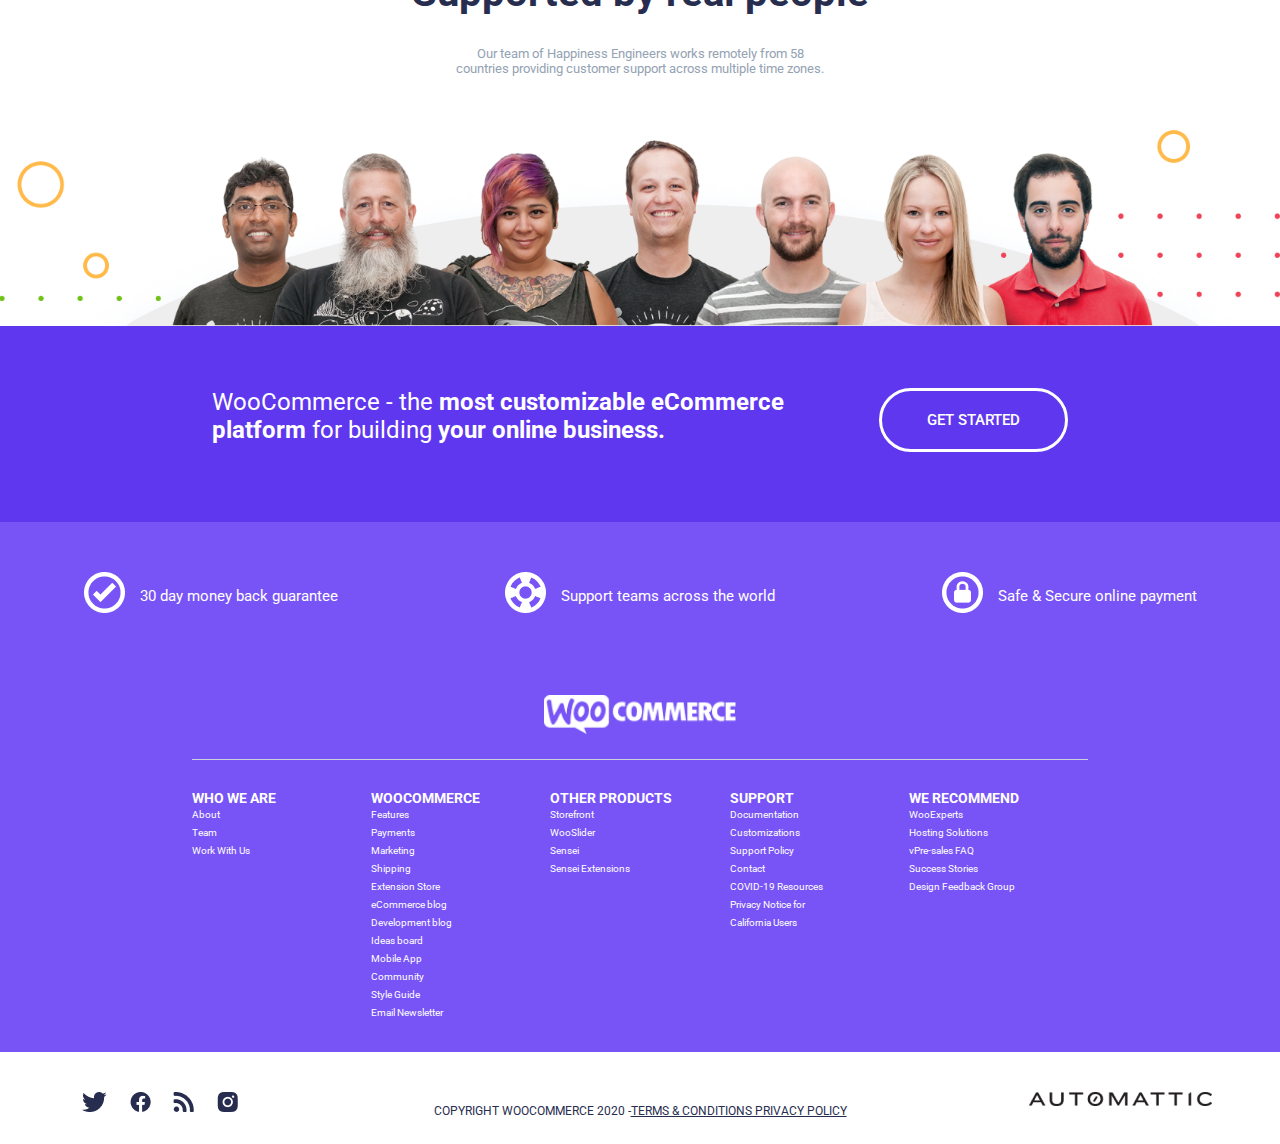
==== commit baf987fa: "correcion de algunas partes" ====
--- a/index.html
+++ b/index.html
@@ -56,9 +56,9 @@
                             Get started quickly and make your way.
                         </p>
                         <div class="main_banner_texts_buttons">
-                            <a class="main_banner_texts_buttons_new" href="">Start a New Store</a>
+                            <a class="main_banner_texts_buttons_new" href="/">Start a New Store</a>
                             or
-                            <a class="main_banner_texts_buttons_customize" href="">Customize & Extend ›</a>
+                            <a class="main_banner_texts_buttons_customize" href="/">Customize & Extend ›</a>
                         </div>
                     </div>
                 </div>
@@ -68,10 +68,10 @@
         <section class="sections" id="made_simple">
             <div class="section_made_simple_content">
                 <div class="made_simple_content_principal_text">
-                    <h1>Your eCommerce made simple</h1>
+                    <h1>Your eCommerce <br />made simple</h1>
                 </div>
                 <div class="made_simple_content_sections">
-                    <div class="made_simple_section_need">
+                    <div class="made_simple_content_section">
                         <a href="/">
                             <img src="./images/image_made_simple_section_need.png" alt="">
                             <div class="made_simple_section_need_text">
@@ -81,7 +81,7 @@
                             </div>
                         </a>
                     </div>
-                    <div class="made_simple_section_customize">
+                    <div class="made_simple_content_section">
                         <a href="">
                             <img src="./images/image_made_simple_section_customize.png" alt="">
                             <div class="made_simple_section_customize_text">
@@ -90,10 +90,9 @@
                                 </p>
                                 <a class="made_simple_a" href="">Browse Extensions ›</a>
                             </div>
-                        </a>
-
-                    </div>
-                    <div class="made_simple_section_active">
+                        </a>|
+                    </div>
+                    <div class="made_simple_content_section">
                         <a href="">
                             <img src="./images/image_made_simple_section_active.png" alt="">
                             <div class="made_simple_section_active_text">
@@ -106,7 +105,9 @@
                 </div>
             </div>
         </section>
-        <section id="purple_documentation" class="sections">
+        <!-- mantener un orden en las clases y los ids -->
+        <section class="sections" id="purple_documentation">
+            <!-- o todos se llaman containers o contents -->
             <div class="section_purple_content">
                 <div class="section_purple_content_develop">
                     <div class="purple_content_develop_image">
@@ -137,28 +138,26 @@
             </div>
         </section>
         <section id="agencies" class="sections">
-            <div class="section_agencies">
-                <div class="section_agencies_content">
-                    <div class="section_agencies_content_text">
-                        <div class="agencies_content_text_1">
-                            <h2>
-                                Trusted by Agencies & Store Owners
-                            </h2>
-                        </div>
-                        <div class="agencies_content_text_2">
-                            <p>
-                                No other eCommerce platform allows people to start for free and grow their store as
-                                their
-                                business grows. More importantly, WooCommerce doesn't charge you a portion of your
-                                profits
-                                as your business grows!
-                            </p>
-                        </div>
-                        <div class="section_agencies_content_buttons">
-                            <img src="" alt="">
-                        </div>
-                    </div>
-                </div>
+            <div class="agencies_container">
+                <h3>
+                    Trusted by Agencies<br />& Store Owners
+                </h3>
+                <div class="agencies_content">
+                    <div class="cuadro_blanco">
+                        <p>
+                            No other eCommerce platform allows people to start for free and grow their store as
+                            their
+                            business grows. More importantly, WooCommerce doesn't charge you a portion of your
+                            profits
+                            as your business grows!
+                        </p>
+                    </div>
+                </div>
+                <div class="arrows">
+                    <div class="arrow_left"></div>
+                    <div class="arrow_right"></div>
+                </div>
+            </div>
         </section>
         <section id="people" class="sections">
             <div class="section_real_people">
@@ -181,7 +180,8 @@
         <div class="footer">
             <div class="get_started">
                 <div class="get_started_content">
-                    <p>WooCommerce - the most customizable eCommerce platform for building your online business.</p>
+                    <p>WooCommerce - the <strong>most customizable eCommerce <br /> platform </strong> for building
+                        <strong>your online business.</strong></p>
                     <a href="#">
                         GET STARTED
                     </a>
--- a/css/style.css
+++ b/css/style.css
@@ -1,4 +1,4 @@
-@import url('https://fonts.googleapis.com/css2?family=Montserrat:ital,wght@0,400;0,700;1,400&family=Open+Sans:ital,wght@0,300;0,400;0,500;0,600;0,700;1,300&family=Pacifico&family=Quicksand:wght@300;400;500;600;700&family=Raleway:wght@700&family=Roboto+Mono:wght@400;500;700&family=Roboto+Slab:wght@400;700&family=Roboto:wght@400;500;700;900&display=swap');
+@import url("https://fonts.googleapis.com/css2?family=Montserrat:ital,wght@0,400;0,700;1,400&family=Open+Sans:ital,wght@0,300;0,400;0,500;0,600;0,700;1,300&family=Pacifico&family=Quicksand:wght@300;400;500;600;700&family=Raleway:wght@700&family=Roboto+Mono:wght@400;500;700&family=Roboto+Slab:wght@400;700&family=Roboto:wght@400;500;700;900&display=swap");
 
 * {
     box-sizing: border-box;
@@ -47,7 +47,7 @@
 
 .menu li a {
     text-decoration: none;
-    color: #272D4E;
+    color: #272d4e;
     font-family: Roboto;
     font-size: 15px;
     font-weight: 500;
@@ -62,7 +62,7 @@
     font-family: Roboto;
     font-size: 15px;
     font-weight: 500;
-    color: #272D4E;
+    color: #272d4e;
 }
 
 .buttons_started {
@@ -70,9 +70,9 @@
     font-family: Roboto;
     font-size: 15px;
     font-weight: 500;
-    color: #FFFFFF;
-    border: solid #7854F7;
-    background-color: #7854F7;
+    color: #ffffff;
+    border: solid #7854f7;
+    background-color: #7854f7;
     border-radius: 5px;
     padding: 10px;
     margin-right: 10px;
@@ -110,22 +110,22 @@
     font-size: 50px;
     color: rgb(39, 45, 78);
     font-weight: bold;
-    font-family: 'Roboto';
+    font-family: "Roboto";
     margin-bottom: 25px;
     margin-top: -130px;
 }
 
 .main_banner_texts_container p {
     font-size: 15px;
-    font-family: 'Roboto';
-    color: #94A2B3;
+    font-family: "Roboto";
+    color: #94a2b3;
     margin-bottom: 40px;
 }
 
 .main_banner_texts_buttons a {
     text-decoration: none;
     font-size: 14px;
-    font-family: 'Roboto';
+    font-family: "Roboto";
 }
 
 .main_banner_texts_buttons_new {
@@ -169,66 +169,56 @@
     text-align: center;
     justify-content: center;
     font-size: 45px;
-    font-family: 'Roboto';
-    color: #272D4E;
-    margin: 0 auto;
-}
-.made_simple_content_sections{
-    display: flex;
-    width: 100%;
-    margin: 0 auto;
-}
-.made_simple_section_need,
-.made_simple_section_customize,
-.made_simple_section_active{
+    font-family: "Roboto";
+    color: #272d4e;
+    margin: 0 auto;
+}
+.made_simple_content_sections {
+    display: flex;
+    width: 100%;
+    margin: 0 auto;
+}
+.made_simple_content_section {
     width: 33%;
     height: 100%;
     margin: 0 auto;
     padding-top: 40px;
 }
-.made_simple_section_need a,
-.made_simple_section_customize a,
-.made_simple_section_active a{
-    text-decoration: none;
-}
-.made_simple_section_need a img,
-.made_simple_section_customize a img,
-.made_simple_section_active a img{
-    width: 100%;
-}
-.made_simple_section_need_text h3,
-.made_simple_section_customize_text h3,
-.made_simple_section_active_text h3{
+.made_simple_content_section a {
+    text-decoration: none;
+}
+.made_simple_content_section a img {
+    width: 100%;
+}
+.made_simple_content_section h3 {
     font-size: 25px;
-    font-family: 'Roboto';
-    color: #272D4E;
+    font-family: "Roboto";
+    color: #272d4e;
     margin-bottom: 5px;
 }
-.made_simple_section_need_text p,
-.made_simple_section_customize_text p,
-.made_simple_section_active_text p{
+.made_simple_content_section p {
     font-size: 14px;
-    font-family: 'Roboto';
+    font-family: "Roboto";
     color: #94a2b3;
     margin-bottom: 10px;
 }
-.made_simple_a{
+.made_simple_a {
     font-size: 16px;
-    font-family: 'Roboto';
+    font-family: "Roboto";
     font-weight: 600;
     text-decoration: none;
-    color: #299EF3;
-}
-.made_simple_section_need_text{
+    color: #299ef3;
+}
+.made_simple_section_need_text {
     margin-left: 20%;
-    padding-right: 5%; 
-}
-.made_simple_section_customize_text{
+    padding-right: 5%;
+}
+.made_simple_section_customize_text {
     margin-top: 10%;
     margin-left: 20%;
     padding-right: 5%;
 }
-.made_simple_section_active_text{
+.made_simple_section_active_text {
     margin-top: 10%;
     margin-left: 20%;
     padding-right: 5%;
@@ -240,18 +230,16 @@
     background-position: bottom;
     background-repeat: no-repeat;
     height: 84rem;
-    margin-top: 4rem
+    margin-top: 4rem;
 }
 
 .section_purple_content_develop,
-.section_purple_content_community{
+.section_purple_content_community {
     display: flex;
     justify-items: center;
     justify-content: center;
 }
-
-.purple_content_develop_image,
-.purple_content_community_image {
+.purple_content_image {
     width: 35%;
 }
 
@@ -272,9 +260,9 @@
 
 .purple_content_text_1 h3,
 .purple_content_text_2 h3 {
-    font-family: 'Roboto';
+    font-family: "Roboto";
     font-size: 28px;
-    color: #FFFFFF;
+    color: #ffffff;
     margin-bottom: 10px;
     margin-top: -10px;
     padding-right: 240px;
@@ -282,9 +270,9 @@
 
 .purple_content_text_1 p,
 .purple_content_text_2 p {
-    font-family: 'Roboto';
+    font-family: "Roboto";
     font-size: 16px;
-    color: #FFFFFF;
+    color: #ffffff;
     padding-right: 35px;
     font-weight: lighter;
     margin-bottom: 30px;
@@ -292,12 +280,12 @@
 
 .purple_content_text_1 a,
 .purple_content_text_2 a {
-    font-family: 'Roboto';
+    font-family: "Roboto";
     font-size: 16px;
     text-decoration: none;
-    color: #FFFFFF;
-    border: solid #70C217;
-    background: #70C217;
+    color: #ffffff;
+    border: solid #70c217;
+    background: #70c217;
     border-radius: 60px;
     padding: 10px;
 }
@@ -307,40 +295,97 @@
     width: 80%;
 }
 
-#agencies{
-    background-image: url(../images/image_section_agencies.png);
+#agencies {
+    background-image: url(../images/new_agencies.jpg);
+    background-size: cover;
+    background-position: bottom;
+    background-repeat: no-repeat;
+    height: 84rem;
+    margin-top: 10rem;
+}
+.agencies_container {
+    width: 90%;
+    height: 100%;
+    margin: 0 auto;
+}
+#agencies h3 {
+    font-size: 40px;
+    font-family: "Roboto";
+    color: #272d4e;
+    font-weight: bold;
+    text-align: center;
+    padding-top: 100px;
+    width: 100%;
+}
+.agencies_content {
+    display: flex;
+    align-items: center;
+    justify-content: center;
+    margin-top: 50px;
+}
+.cuadro_blanco {
+    background: url(../images/bg_agencies_text.jpg);
+    width: 50%;
+    height: 300px;
+    background-position: center;
+    background-size: cover;
+    background-repeat: no-repeat;
+    padding: 30px;
+    display: flex;
+    align-items: center;
+    justify-content: center;
+    border-radius: 20px;
+    -webkit-box-shadow: 5px 5px 15px 5px #d8d8d8;
+    box-shadow: 5px 5px 15px 5px #d8d8d8;
+}
+#agencies p {
+    font-size: 22px;
+    font-family: "Roboto";
+    color: #94a2b3;
+    text-align: center;
+}
+.arrows {
+    display: flex;
+    align-items: center;
+    justify-content: flex-end;
+    width: 49%;
+    margin: 0 auto;
+    margin-top: 30px;
+    text-align: right;
+}
+.arrow_left,
+.arrow_right{
+    width: 50px;
+    height: 50px;
+    margin: 0 10px;
+    transition: all 1s;
+}
+.arrow_left{
+    background: url(../images/arrow_left.png);
     background-size: 100%;
-    background-position: bottom;
-    background-repeat: no-repeat;
-    height: 84rem;
-    margin-top: 4rem
-}
-
-.section_agencies{
-    display: flex;
-    justify-content: center;
-}
-.section_agencies_content_text{
-    display: flex;
-    flex-direction: column;
-}
-.agencies_content_text_1 h2{
-    font-size: 40px;
-    font-family: 'Roboto';
-    color: #272D4E;
-    font-weight: bold;
-    padding: 150px 465px 30px 465px;
-    text-align: center;
-}
-
-.agencies_content_text_2 p{
-    font-size: 18px;
-    font-family: 'Roboto';
-    color: #94A2B3;
-    padding: 80px 460px 20px 460px;
-    text-align: center;
-} 
-
+    background-position: center;
+    background-repeat: no-repeat;
+}
+.arrow_right{
+    background: url(../images/arrow_right.png);
+    background-size: 100%;
+    background-position: center;
+    background-repeat: no-repeat;
+}
+.arrow_left:hover{
+    background: url(../images/arrow_left_hover.png);
+    background-size: 50%;
+    background-position: center;
+    background-repeat: no-repeat;
+    cursor: pointer;
+}
+.arrow_right:hover{
+    background: url(../images/arrow_right_hover.png);
+    background-size: 50%;
+    background-position: center;
+    background-repeat: no-repeat;
+    cursor: pointer;
+}
 .section_real_people {
     background-color: white;
     width: 100%;
@@ -349,8 +394,8 @@
 
 .real_people_content_text h1 {
     font-size: 40px;
-    font-family: 'Roboto';
-    color: #272D4E;
+    font-family: "Roboto";
+    color: #272d4e;
     margin: 0 auto;
     justify-content: center;
     text-align: center;
@@ -358,9 +403,9 @@
 
 .real_people_content_text p {
     font-size: 13px;
-    font-family: 'Roboto';
-    text-align: center;
-    color: #94A2B3;
+    font-family: "Roboto";
+    text-align: center;
+    color: #94a2b3;
     padding: 30px 450px 30px 450px;
 }
 
@@ -377,7 +422,7 @@
 }
 
 .get_started {
-    background-color: #5F37EF;
+    background-color: #5f37ef;
 }
 
 /*.get_started .circle {
@@ -405,7 +450,7 @@
     width: 70%;
     font-size: 24px;
     font-family: Roboto;
-    color: rgb(255, 255, 255)
+    color: rgb(255, 255, 255);
 }
 
 .get_started_content a {
@@ -414,33 +459,33 @@
     color: rgb(255, 255, 255);
     font-size: 15px;
     font-weight: 500;
-    border: solid #FFFFFF;
+    border: solid #ffffff;
     border-radius: 60px;
     padding: 20px 45px 20px 45px;
 }
 
 .services_content {
-    background-color: #7854F7;
+    background-color: #7854f7;
 }
 
 .services_content_support {
     margin-bottom: 25px;
 }
 
-.services_content_support_gral{
+.services_content_support_gral {
     display: flex;
     justify-content: space-around;
     padding-top: 50px;
     padding-bottom: 80px;
 }
-.services_content_support_gral a{
-    display: flex;
-    text-decoration: none;
-}
-.services_content_support_gral a p{
-    color: #FFFFFF;
+.services_content_support_gral a {
+    display: flex;
+    text-decoration: none;
+}
+.services_content_support_gral a p {
+    color: #ffffff;
     font-size: 15px;
-    font-family: 'Roboto';
+    font-family: "Roboto";
     padding-top: 15px;
     padding-left: 15px;
 }
@@ -467,8 +512,8 @@
 
 .columns_links h3 {
     font-size: 14px;
-    color: #FFFFFF;
-    font-family: 'Roboto';
+    color: #ffffff;
+    font-family: "Roboto";
 }
 
 .columns_links ul {
@@ -492,7 +537,7 @@
 .final_white_section_content {
     display: flex;
     margin-top: 20px;
-    margin-bottom: 20px
+    margin-bottom: 20px;
 }
 
 .social_networks {
@@ -510,19 +555,19 @@
 .text_final_section {
     width: 50%;
     display: flex;
-    font-family: 'Roboto';
+    font-family: "Roboto";
     font-size: 12px;
     justify-content: center;
     justify-items: center;
     text-align: center;
-    margin-top: 20px
-}
-.text_final_section p{
-    color: #272D4E;
+    margin-top: 20px;
+}
+.text_final_section p {
+    color: #272d4e;
     margin-top: 12px;
 }
 .text_final_section a {
-    color: #272D4E;
+    color: #272d4e;
     margin-top: 12px;
 }
 
@@ -531,4 +576,4 @@
     text-align: center;
     margin-top: 20px;
     margin-bottom: 10px;
-}+}
